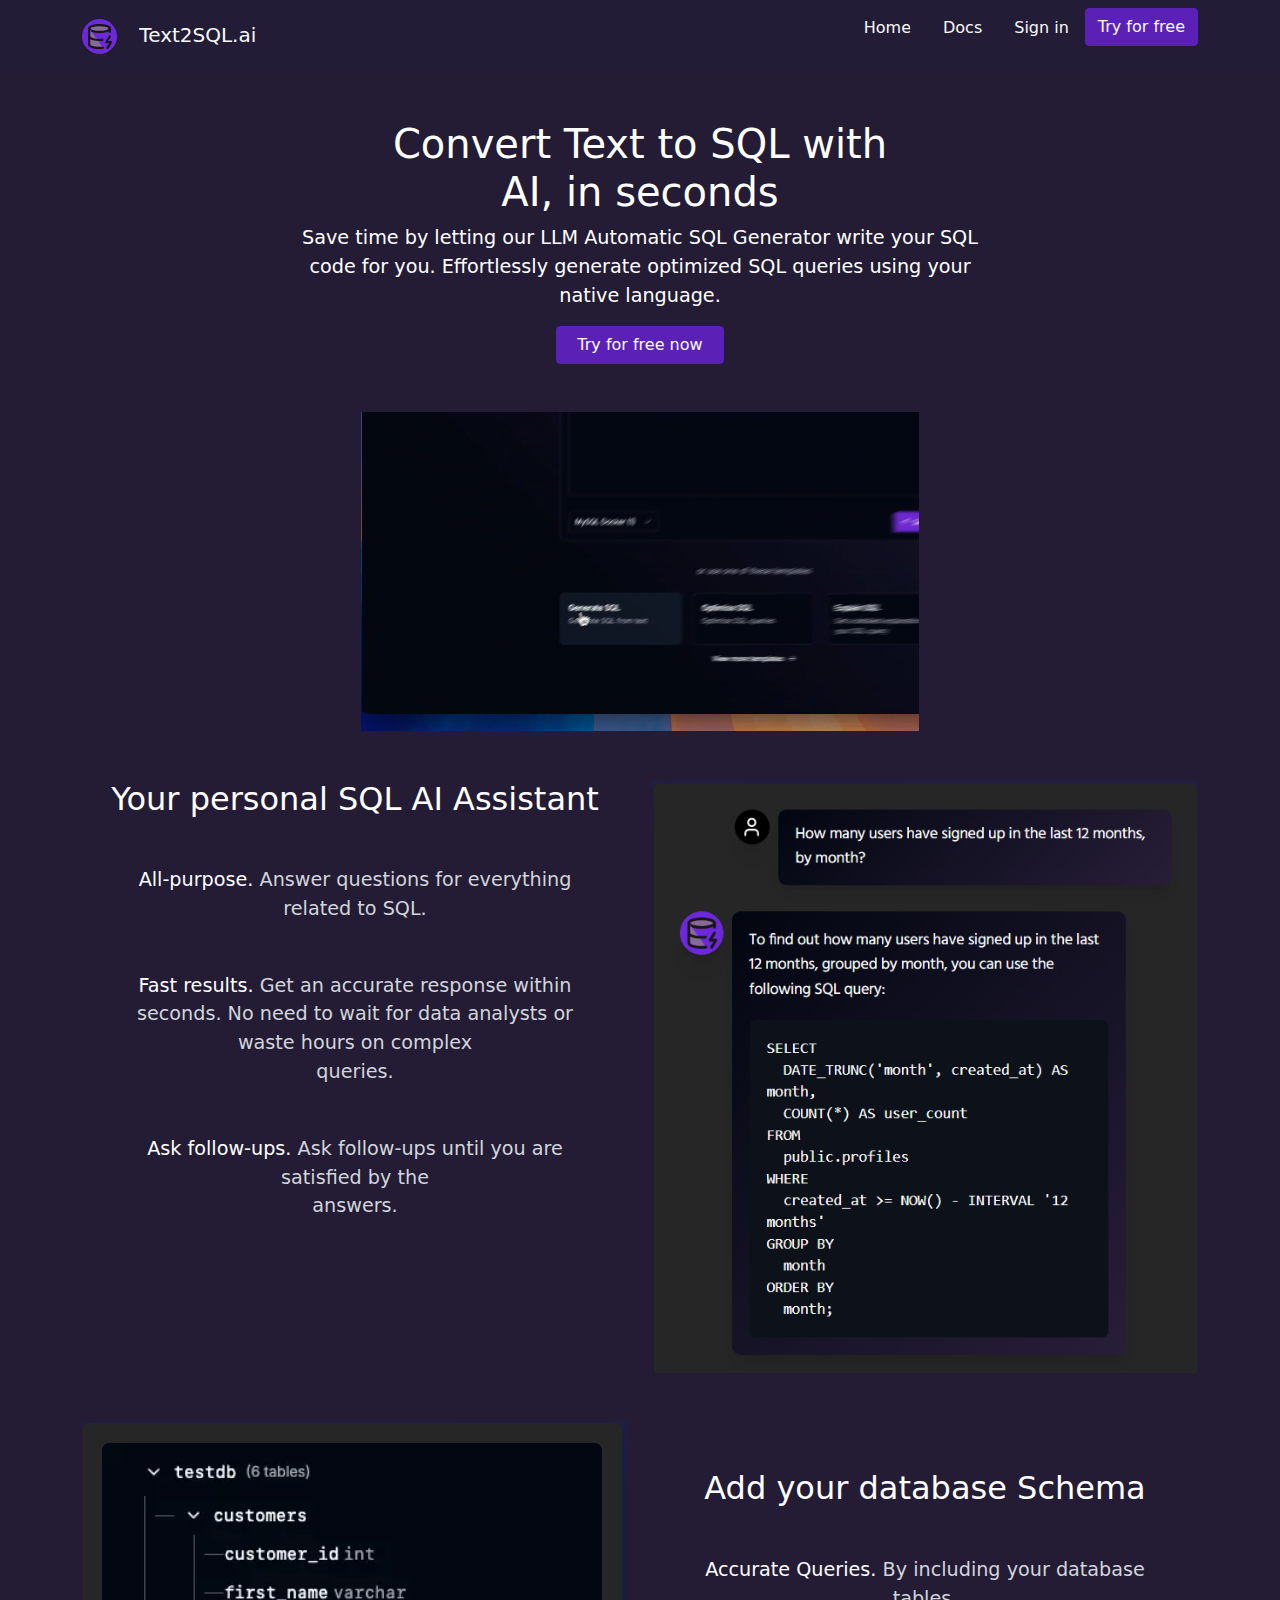
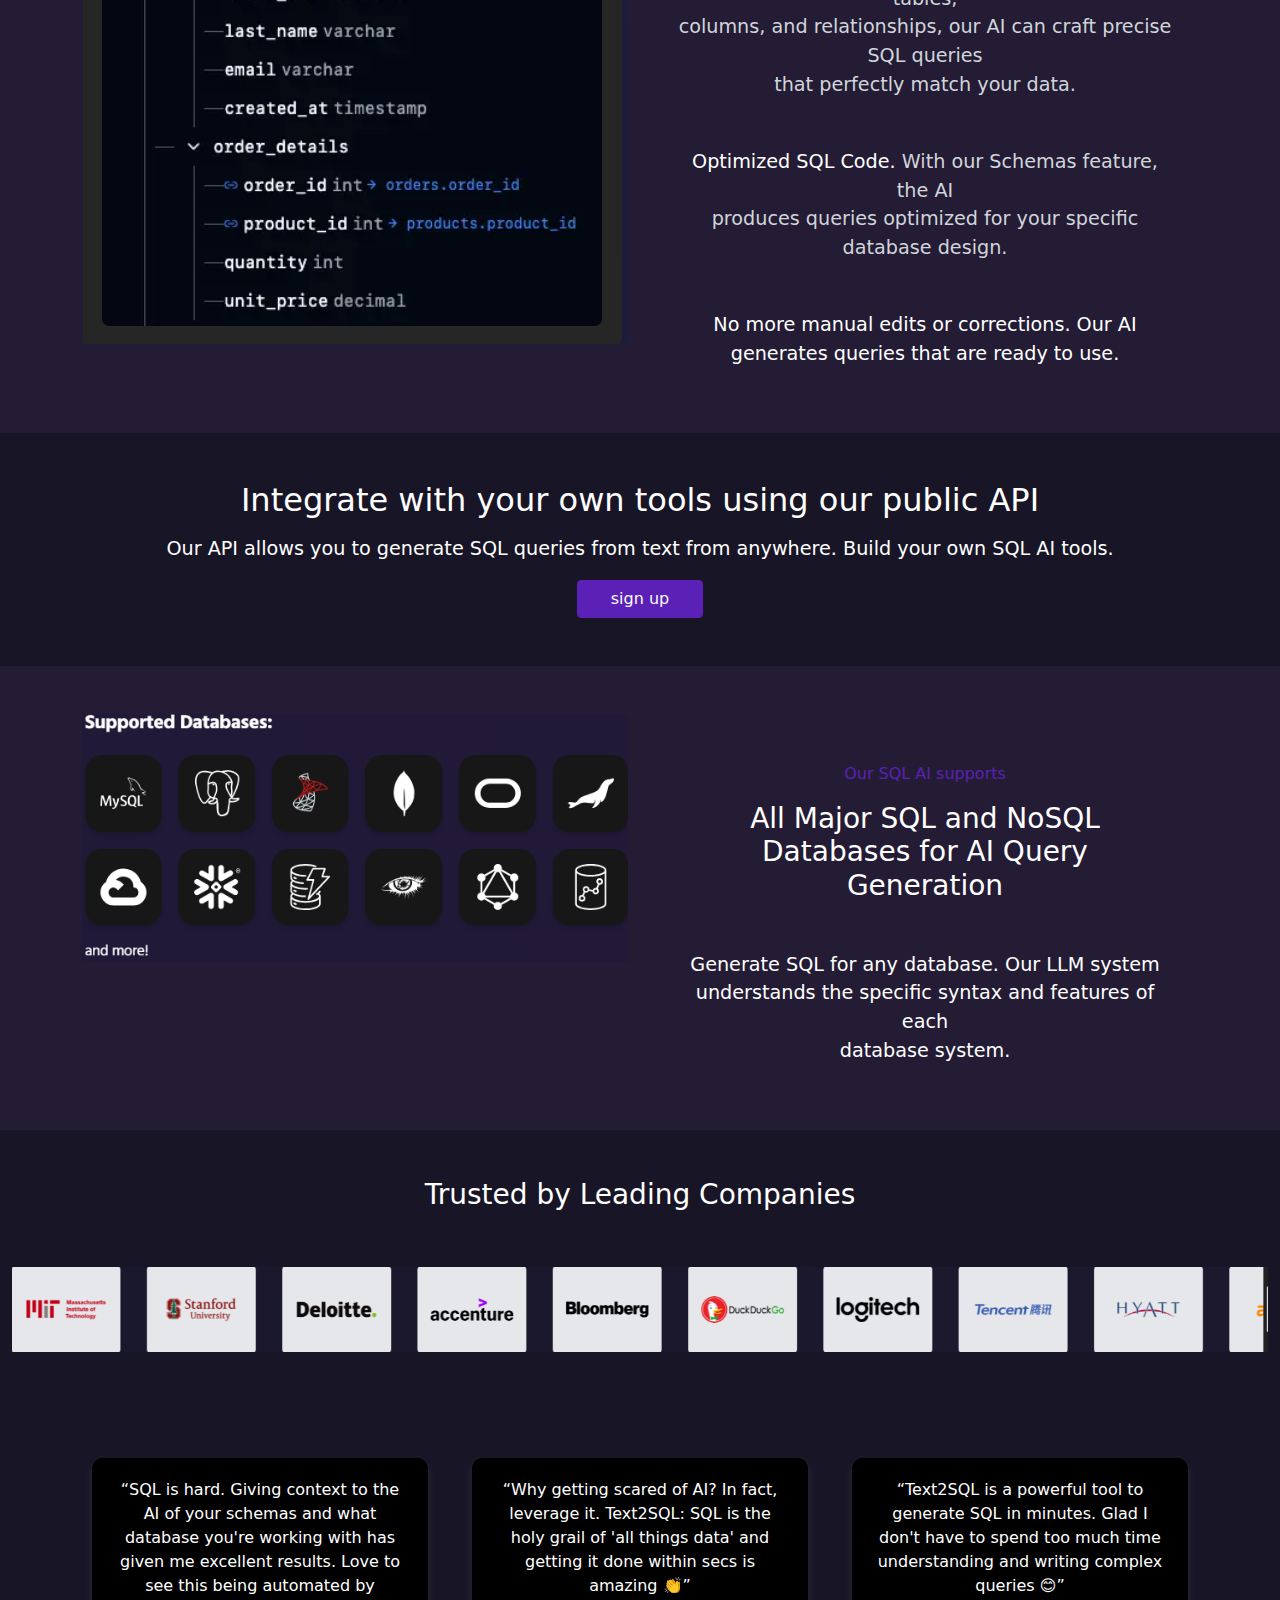
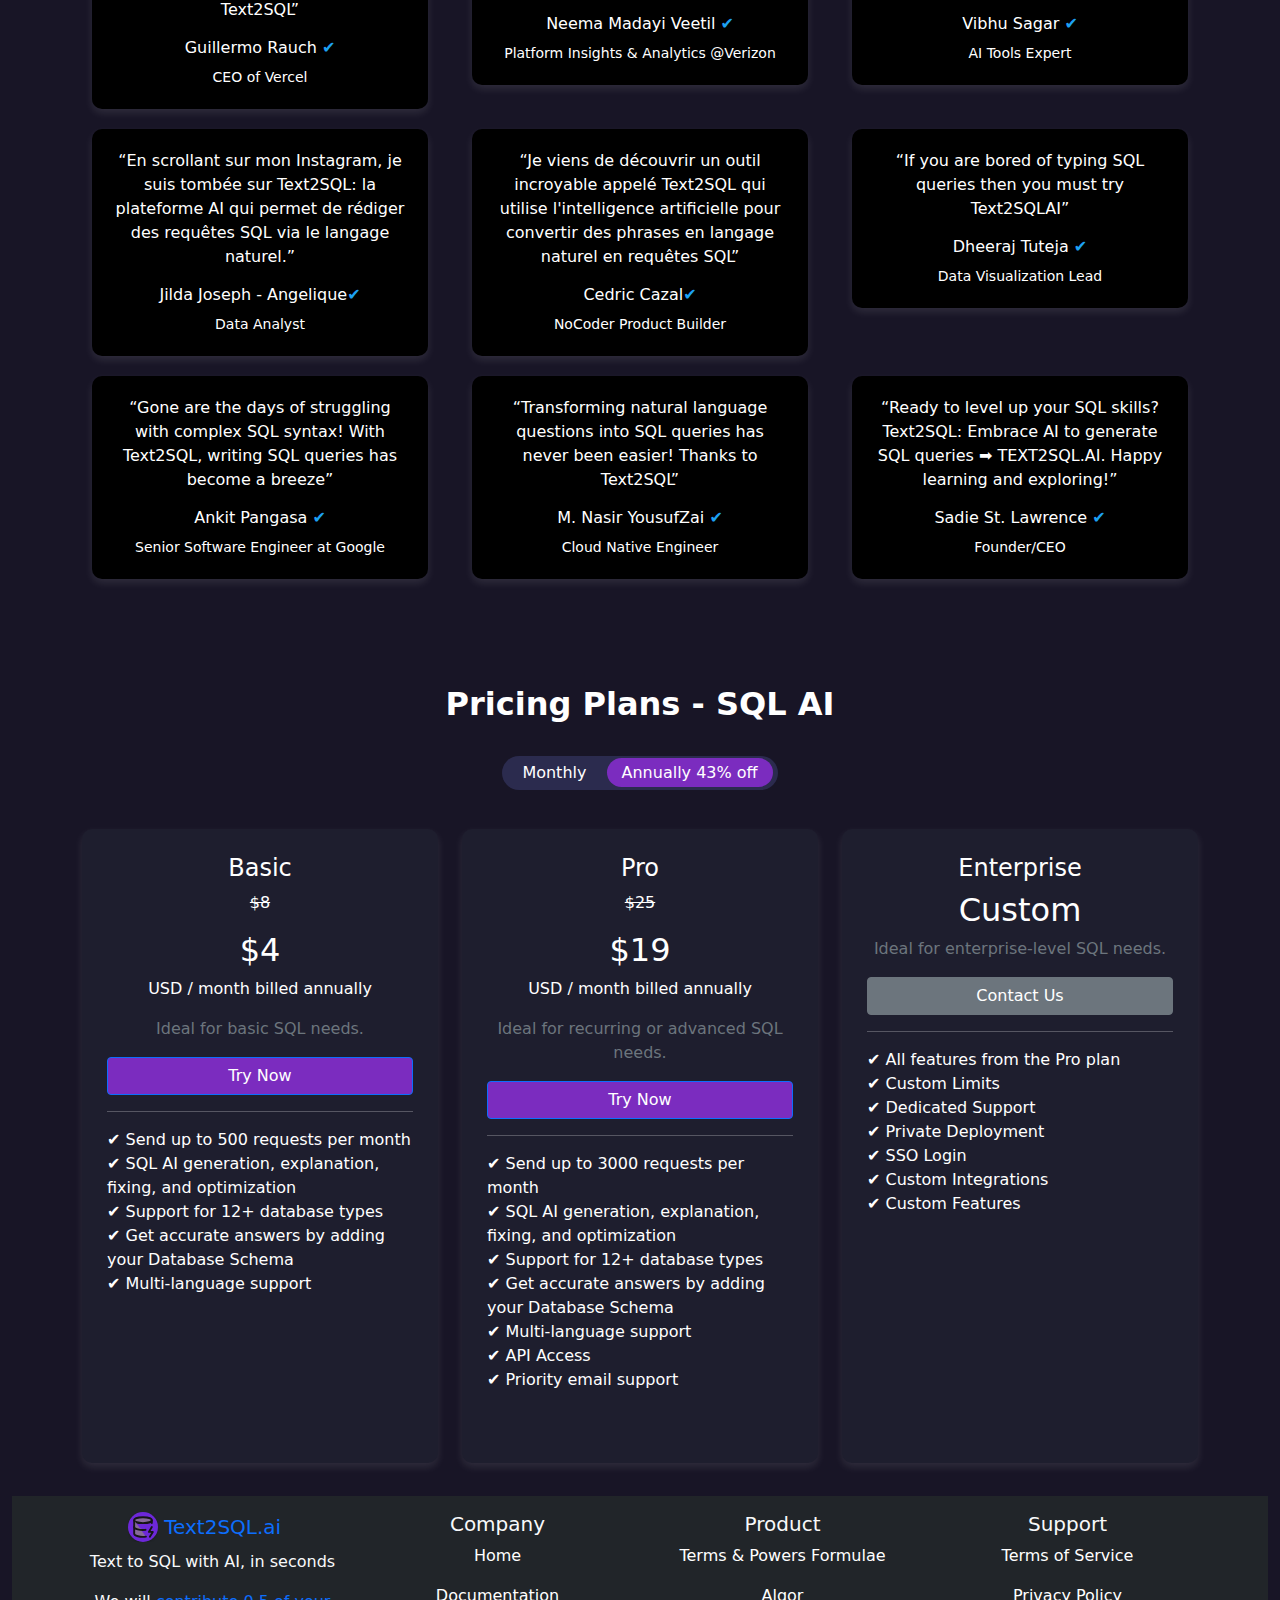
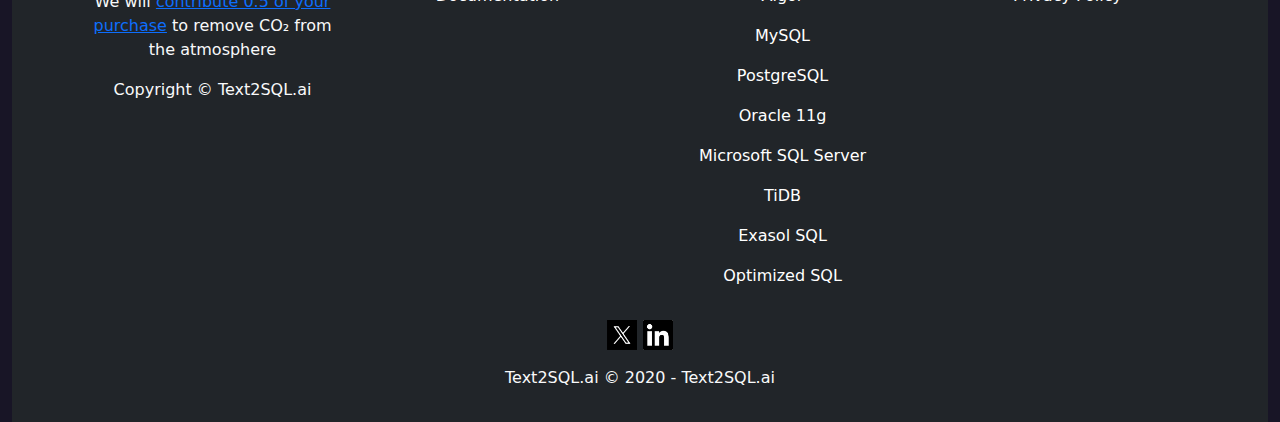
==== index.html @ 6f5ff010 "index added" ====
<!DOCTYPE html>
<html lang="en">
<head>
    <meta charset="UTF-8">
    <meta name="viewport" content="width=device-width, initial-scale=1.0">
    <title>Text to SQL</title>
    <link rel="shortcut icon" href="/asserts/logo_icon.svg" type="image/x-icon">
    <link rel="stylesheet" href="website.css">
    <link rel="stylesheet" href="/style/bootstrap-5.0.2-dist/css/bootstrap.min.css">
</head>
<body>
    <nav class="navbar navbar-light ">
        <div class="container">
          <a class="navbar-brand" href="#" > 
            <img src="/asserts/logo_icon.svg" alt="logo " width="35px" class="img-fuild navbar-brand">
            Text2SQL.ai
          </a>
          <ul class="d-flex">
            <li class="nav-item">
              <a class="nav-link" aria-current="page" href="#">Home</a>
            </li>
            <li class="nav-item">
              <a class="nav-link" href="#">Docs</a>
            </li>
            <li class="nav-item">
              <a class="nav-link" href="#">Sign in</a>
            </li>
            <a href="/text2.html"><button class="btn btn-outline-success" type="submit">Try for free</button></a>
            
          </ul>

        </div>
      </nav>

      <div class="container mt-5 text-center">
        <div class="row">
          <div class="col">
            <h1>Convert Text to SQL with <br>AI, in seconds   
            </h1>
            <p id="p1">Save time by letting our LLM Automatic SQL Generator write your SQL<br> code for you. Effortlessly generate optimized SQL queries using your <br> native language.</p>
            <a href="/text2.html"><button id="free" class="btn btn-outline-success">Try for free now</button></a>  
          </div> 
        </div>
      </div>

      <div class="container d-flex justify-content-center">
        <video  id="video" class="img-fluid mt-5 w-50  " autoplay loop muted>
          <source src="/asserts/demo.mp4"   type="video/mp4">
          Your browser does not support the video tag.
      </video>
      </div>
     

     

      <div class="container  mt-5 text-center">
        <div class="row">
          <div class="col sm-6">
            <h2 >Your personal SQL AI Assistant</h2>
            <p class="container mt-5" id="p2"> <span id="page2">All-purpose.</span> Answer questions for everything related to SQL.</p>
            <p class="container mt-5" id="p2"> <span id="page2">Fast results.</span> Get an accurate response within seconds. No need to wait for data analysts or waste hours on complex <br>queries.</p>
            <p class="container mt-5" id="p2"> <span id="page2">Ask follow-ups.</span> Ask follow-ups until you are satisfied by the <br>answers.</p>
          </div>
          <div class="col sm-6">
            <img src="/asserts/1pic.png" alt="hero" class="img-fluid">
          </div>
        </div>
      </div>

      <div class="container mt-5 text-center">
        <div class="row">
          <div class="col sm-6">
            <img src="/asserts/1-2pic.png" alt="hero" class="img-fluid">
          </div>
          <div class="col sm-6 mt-5">
            <h2 > Add your database Schema</h2>
            <p class="container mt-5" id="p2"> <span id="page2">Accurate Queries.</span> By including your database tables,<br> columns, and relationships, our AI can craft precise SQL queries<br>that perfectly match your data.</p>
            <p class="container mt-5" id="p2"> <span id="page2"> Optimized SQL Code. </span>With our Schemas feature, the AI <br> produces queries optimized for your specific database design.</p>  
            <p class="container mt-5" id="p2"> <span id="page2">  No more manual edits or corrections. Our AI <br>generates queries that are ready to use.</p> 
          </div>
        </div>
      </div>

      <div class="container-fluid mt-5 text-center" id="page3">
        <div class="row">
          <div class="col sm-6 mt-5 mb-5">
            <h2 >Integrate with your own tools using our public API</h2>
            <p class="container mt-3" id="p1">Our API allows you to generate SQL queries from text from anywhere. Build your own SQL AI tools.</p>
            <button class="btn text2btn">sign up</button>
          </div>
        </div>
      </div>

     <div class="container mt-5 text-center">
      <div class="row">
        <div class="col sm-6">
          <img src="/asserts/2pic.png" alt="hero" class="img-fluid">
        </div>
        <div class="col sm-6 mt-5">
          <p id="purple">Our SQL AI supports</p>
          <h3>All Major SQL and NoSQL <br>Databases for AI Query <br>Generation</h3>
          <p class="container mt-5" id="p2"> <span id="page2">Generate SQL for any database. Our LLM system <br> understands the specific syntax and features of each <br> database system.</p> 
        </div>
      </div>
    </div>

    <div id="page3" class="container-fluid mt-5 text-center">
      <div class="row">
        <h3 class="container mt-5">Trusted by Leading Companies</h3>
        <div class="col sm-6 mt-5 mb-5 ">
          <img src="/asserts/3pic.png" alt="hero" class="img-fluid">
      </div>
    </div>


    <div class="container py-5">
      <div class="row">
          <div class="col-md-6 col-lg-4 h-100">
              <div class="testimonial-card">
                  <p>“SQL is hard. Giving context to the AI of your schemas and what database you're working with has given me excellent results. Love to see this being automated by Text2SQL”</p>
                  <h6>Guillermo Rauch <span class="verified-badge">✔</span></h6>
                  <small>CEO of Vercel</small>
              </div>
          </div>
  
          <div class="col-md-6 col-lg-4">
              <div class="testimonial-card">
                  <p>“Why getting scared of AI? In fact, leverage it. Text2SQL: SQL is the holy grail of 'all things data' and getting it done within secs is amazing 👏”</p>
                  <h6>Neema Madayi Veetil <span class="verified-badge">✔</span></h6>
                  <small>Platform Insights & Analytics @Verizon</small>
              </div>
          </div>

          <div class="col-md-6 col-lg-4">
            <div class="testimonial-card">
                <p>“Text2SQL is a powerful tool to generate SQL in minutes. Glad I don't have to spend too much time understanding and writing complex queries 😊”</p>
                <h6>Vibhu Sagar <span class="verified-badge">✔</span></h6>
                <small>AI Tools Expert</small>
            </div>
        </div>

        <div class="col-md-6 col-lg-4">
          <div class="testimonial-card">
            <p>“En scrollant sur mon Instagram, je suis tombée sur Text2SQL: la plateforme AI qui permet de rédiger des requêtes SQL via le langage naturel.”</p>
              <h6>Jilda Joseph - Angelique<span class="verified-badge">✔</span></h6>
              <small>Data Analyst</small>
          </div>
      </div>

      <div class="col-md-6 col-lg-4">
        <div class="testimonial-card">
          <p>“Je viens de découvrir un outil incroyable appelé Text2SQL qui utilise l'intelligence artificielle pour convertir des phrases en langage naturel en requêtes SQL”</p>
            <h6>Cedric Cazal<span class="verified-badge">✔</span></h6>
            <small>NoCoder Product Builder</small>
        </div>
    </div>
  
          <div class="col-md-6 col-lg-4">
              <div class="testimonial-card">
                  <p>“If you are bored of typing SQL queries then you must try Text2SQLAI”</p>
                  <h6>Dheeraj Tuteja <span class="verified-badge">✔</span></h6>
                  <small>Data Visualization Lead</small>
              </div>
          </div>
  
          <div class="col-md-6 col-lg-4">
              <div class="testimonial-card">
                  <p>“Gone are the days of struggling with complex SQL syntax! With Text2SQL, writing SQL queries has become a breeze”</p>
                  <h6>Ankit Pangasa <span class="verified-badge">✔</span></h6>
                  <small>Senior Software Engineer at Google</small>
              </div>
          </div>
  
          <div class="col-md-6 col-lg-4">
              <div class="testimonial-card">
                  <p>“Transforming natural language questions into SQL queries has never been easier! Thanks to Text2SQL”</p>
                  <h6>M. Nasir YousufZai <span class="verified-badge">✔</span></h6>
                  <small>Cloud Native Engineer</small>
              </div>
          </div>
  
          <div class="col-md-6 col-lg-4">
              <div class="testimonial-card">
                  <p>“Ready to level up your SQL skills? Text2SQL: Embrace AI to generate SQL queries ➡ TEXT2SQL.AI. Happy learning and exploring!”</p>
                  <h6>Sadie St. Lawrence <span class="verified-badge">✔</span></h6>
                  <small>Founder/CEO</small>
              </div>
          </div>
      </div>
  </div>


  <div class="container text-center py-5">
    <h2 class="fw-bold">Pricing Plans - SQL AI</h2>
    
    <div class="toggle-btn my-4">
        <span class="text-white">Monthly</span>
        <span class="active">Annually 43% off</span>   
    </div>

    <div class="row">
       
        <div class="col-md-4">
            <div class="pricing-card h-100">
                <h4>Basic</h4>
                <p class="text-decoration-line-through">$8</p>
                <h2>$4</h2>
                <p>USD / month billed annually</p>
                <p class="text-muted">Ideal for basic SQL needs.</p>
                <button class="btn btn-primary">Try Now</button>
                <hr>
                <ul class="list-unstyled text-start">
                    <li>✔ Send up to 500 requests per month</li>
                    <li>✔ SQL AI generation, explanation, fixing, and optimization</li>
                    <li>✔ Support for 12+ database types</li>
                    <li>✔ Get accurate answers by adding your Database Schema</li>
                    <li>✔ Multi-language support</li>
                </ul>
            </div>
        </div>

        <div class="col-md-4">
            <div class="pricing-card h-100"> 
                <h4>Pro</h4>
                <p class="text-decoration-line-through">$25</p>
                <h2>$19</h2>
                <p>USD / month billed annually</p>
                <p class="text-muted">Ideal for recurring or advanced SQL needs.</p>
                <button class="btn btn-primary">Try Now</button>
                <hr>
                <ul class="list-unstyled text-start">
                    <li>✔ Send up to 3000 requests per month</li>
                    <li>✔ SQL AI generation, explanation, fixing, and optimization</li>
                    <li>✔ Support for 12+ database types</li>
                    <li>✔ Get accurate answers by adding your Database Schema</li>
                    <li>✔ Multi-language support</li>
                    <li>✔ API Access</li>
                    <li>✔ Priority email support</li>
                </ul>
            </div>
        </div>

        
        <div class="col-md-4">
            <div class="pricing-card h-100">
                <h4>Enterprise</h4>
                <h2>Custom</h2>
                <p class="text-muted">Ideal for enterprise-level SQL needs.</p>
                <button class="btn btn-secondary">Contact Us</button>
                <hr>
                <ul class="list-unstyled text-start">
                    <li>✔ All features from the Pro plan</li>
                    <li>✔ Custom Limits</li>
                    <li>✔ Dedicated Support</li>
                    <li>✔ Private Deployment</li>
                    <li>✔ SSO Login</li>
                    <li>✔ Custom Integrations</li>
                    <li>✔ Custom Features</li>
                </ul>
            </div>
        </div>
    </div>
</div>

<footer class="bg-dark text-light py-3">
  <div class="container ">
    <div class="row">
      <div class="col-md-3">
        <a class="navbar-brand" href="#">
          <img src="/asserts/logo_icon.svg" alt="Text2SQL.ai Logo" height="30" class="d-inline-block align-top">
          Text2SQL.ai
        </a>
        <p class="mt-2">Text to SQL with AI, in seconds</p>
        <p>We will <a href="https://climate.stripe.com/4rjpS6">contribute 0.5 of your purchase</a> to remove CO₂ from the atmosphere</p>
        <p class="mt-3">Copyright © Text2SQL.ai</p>
      </div>
      <div class="col-md-3">
        <h5>Company</h5>
        <ul class="list-unstyled">
          <li><p href="#">Home</p></li>
          <li><p href="#">Documentation</p></li>
        </ul>
      </div>
      <div class="col-md-3">
        <h5>Product</h5>
        <ul class="list-unstyled">
          <li><p href="#">Terms & Powers Formulae</p></li>
          <li><p href="#">Algor</p></li>
          <li><p href="#">MySQL</p></li>
          <li><p href="#">PostgreSQL</p></li>
          <li><p href="#">Oracle 11g</p></li>
          <li><p href="#">Microsoft SQL Server</p></li>
          <li><p href="#">TiDB</p></li>
          <li><p href="#">Exasol SQL</p></li>
          <li><p href="#">Optimized SQL</p></li>
        </ul>
      </div>
      <div class="col-md-3">
        <h5>Support</h5>
        <ul class="list-unstyled">
          <li><p href="#">Terms of Service</p></li>
          <li><p href="#">Privacy Policy</p></li>
        </ul>
      </div>
    </div>
    <div class="row mt-3">
      <div class="col-12 text-center">
        <img src="/asserts/x.png" alt="twitter" class="img-fluid" width="30px">
        <img src="/asserts/in.png" alt="linkdin" class="img-fluid" width="30px">
      
      </div>
    </div>
    <div class="row mt-3">
      <div class="col-12 text-center">
        <p>Text2SQL.ai © 2020 - Text2SQL.ai</p>
      </div>
    </div>
  </div>
</footer>
    
</body>
</html>
---- website.css ----
body{
    background-color: #231c34 !important;
    color: white !important;
}

.navbar-light{
    background-color: rgb(35, 28, 54) !important;
    color: rgb(35, 28, 54)  !important;
}

.navbar-light .navbar-brand {
    color: #f8f9fa !important;
}

.nav-link {
    color: #f9fafb !important;
}

.btn-outline-success {
    color: #f9fafb !important;
    background-color: #5b21b6 !important;
    border-color: #5b21b6 !important;
}

.text2btn{
    color: #f9fafb !important;
    background-color: #5b21b6 !important;
    border-color: #5b21b6 !important;
    width: 10%;
    
}



#free{
    width: 15%;
}

#p1{
       
        font-size: 120%;   
}

#p2{
    color: rgb(209 213 219) !important;
    font-size: 120%;   
}

#page2{
    color: white !important;
}

#page3{
    background-color: rgb(24 21 38) !important;
}

#purple{
    color: #5b21b6 !important;
}

.testimonial-card {
    background: black;
    border-radius: 10px;
    padding: 20px;
    margin: 10px;
    color: white;
    box-shadow: 0px 4px 8px rgba(255, 255, 255, 0.1);
}
.verified-badge {
    color: #1da1f2;
}


.pricing-card {
    background: #1E1E2E;
    border-radius: 10px;
    padding: 25px;
    margin: 15px 0;
    color: white;
    box-shadow: 0px 4px 8px rgba(255, 255, 255, 0.1);
}
.btn-primary {
    background-color: #7B2CBF !important;
    border: none;
    width: 100%;
    padding: 10px;
}
.btn-primary:hover {
    background-color: #5A189A;
}
.btn-secondary {
    background-color: #5A5A5A;
    border: none;
    width: 100%;
    padding: 10px;
}
.toggle-btn {
    background: #2B2B4E;
    border-radius: 50px;
    padding: 5px;
    display: inline-block;
}
.toggle-btn .active {
    background: #7B2CBF;
    color: white;
    padding: 5px 15px;
    border-radius: 20px;
}
.toggle-btn span {
    padding: 5px 15px;
    
}

.list-unstyled{
    color: white !important;
}
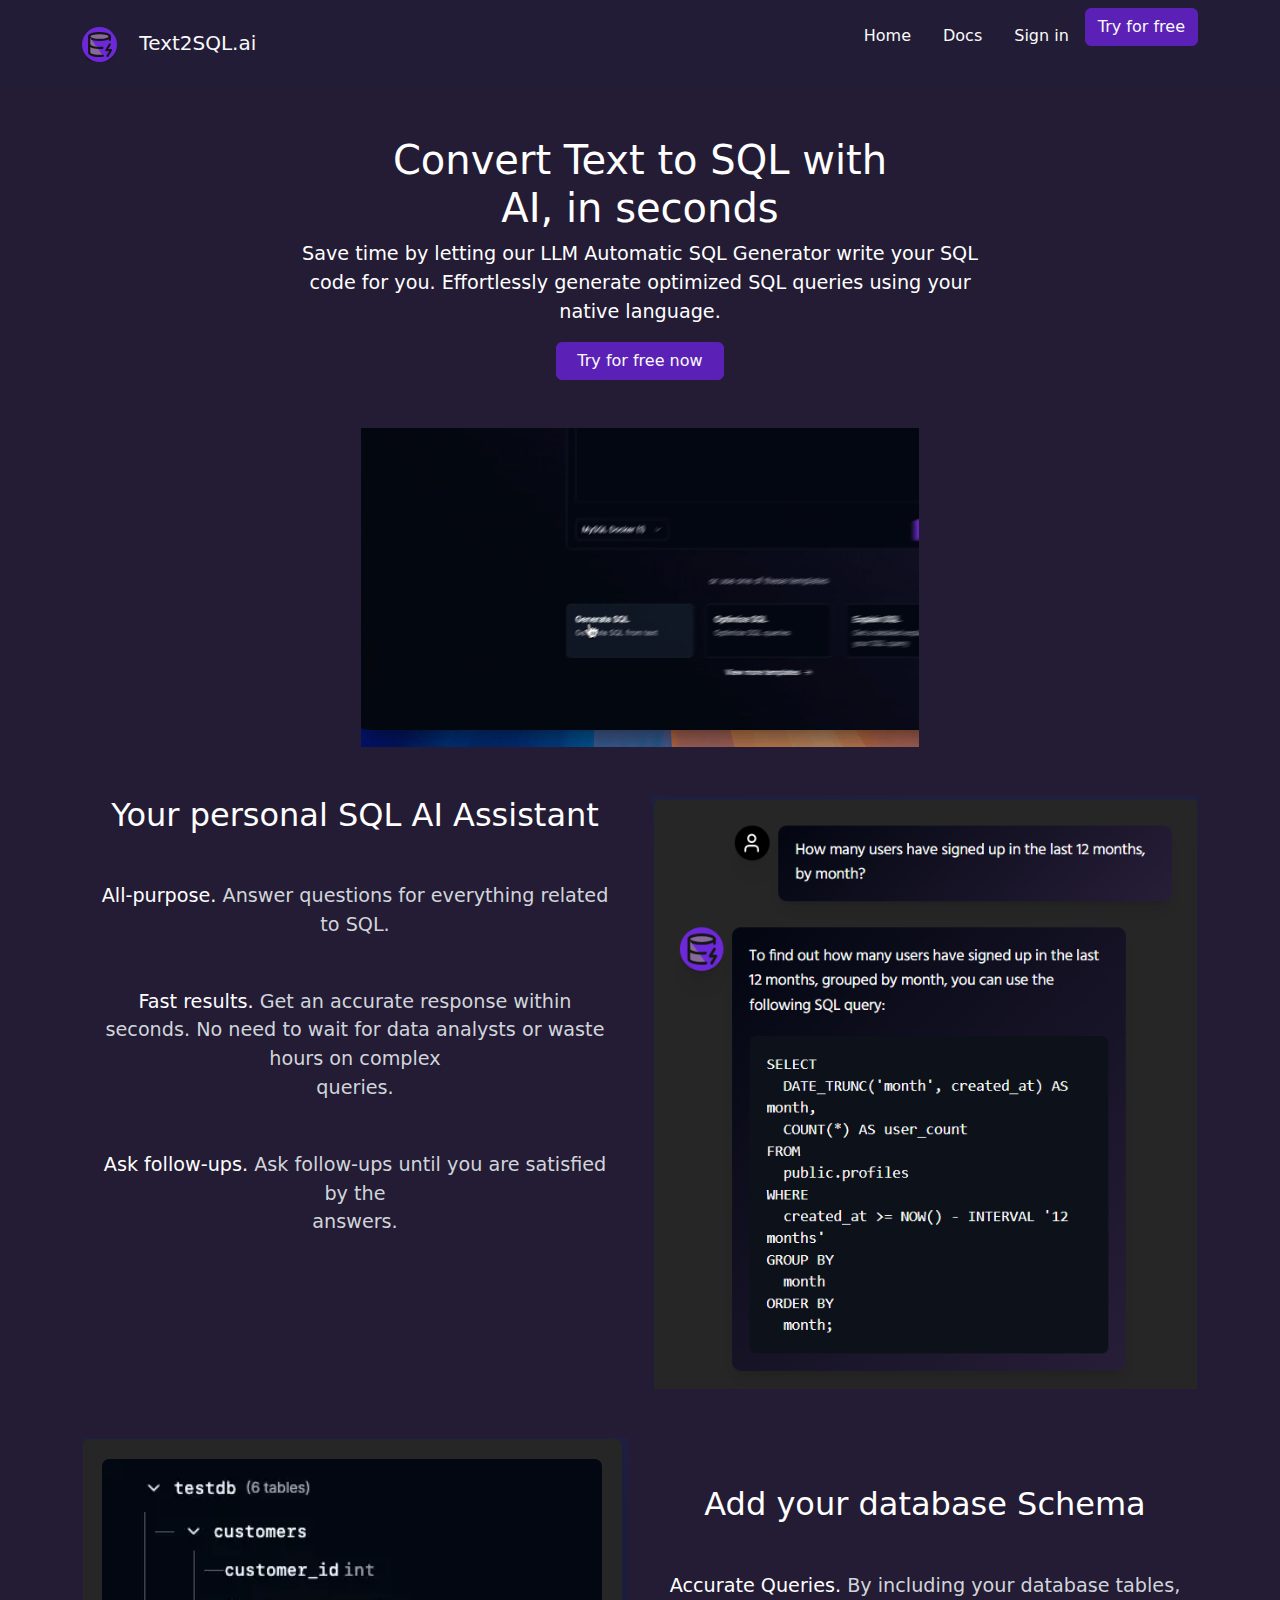
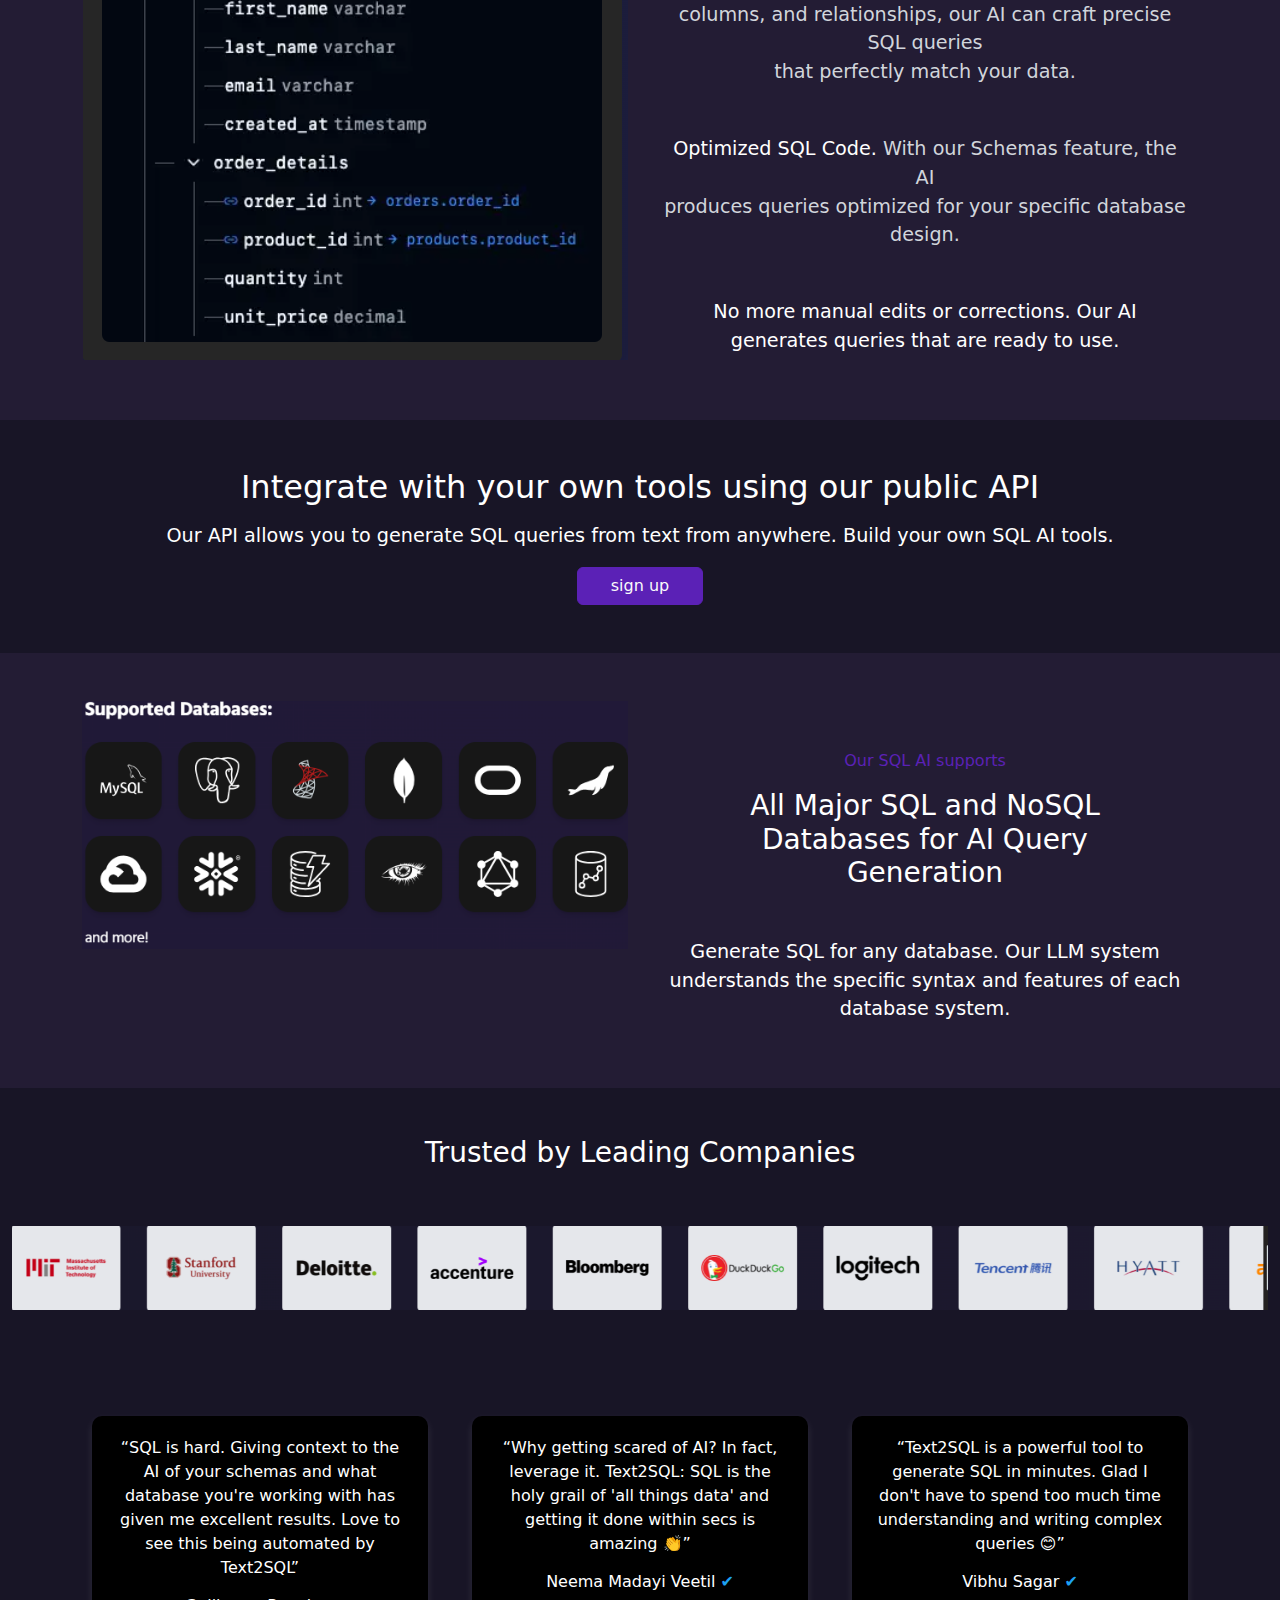
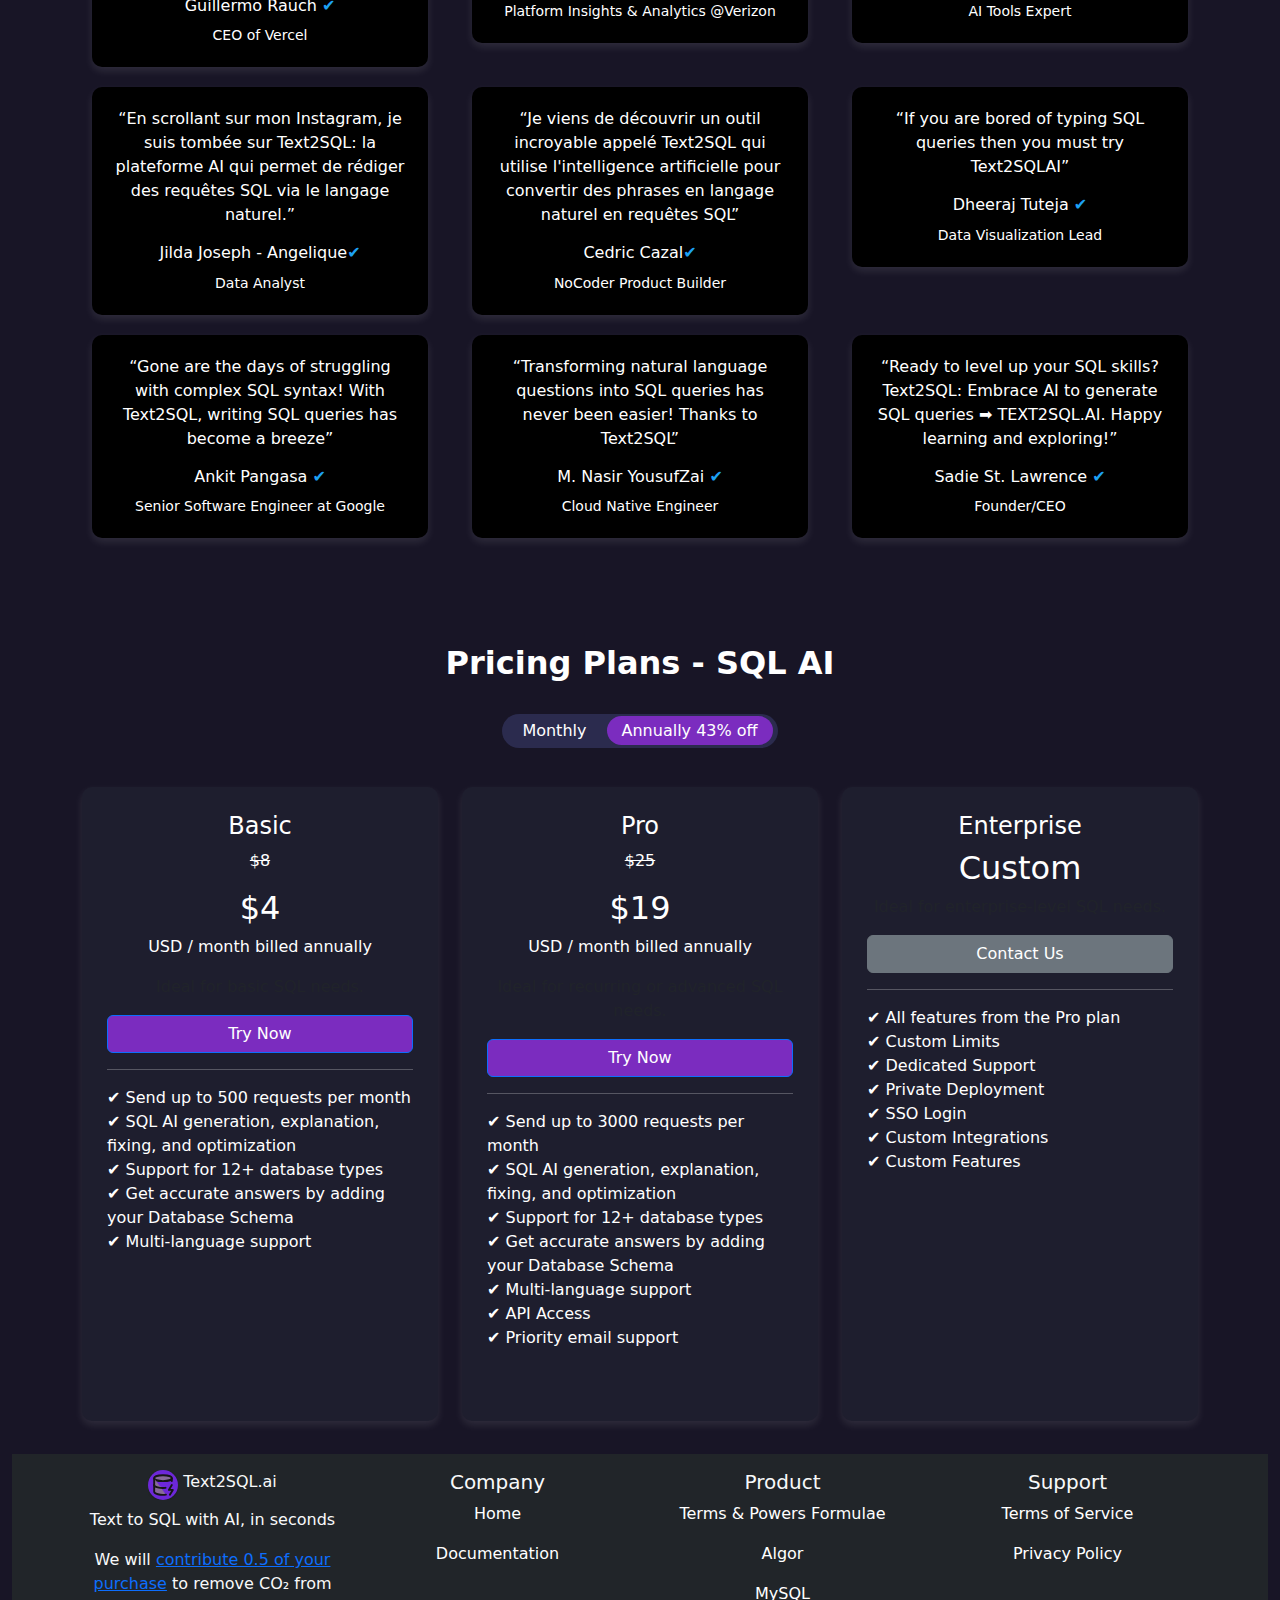
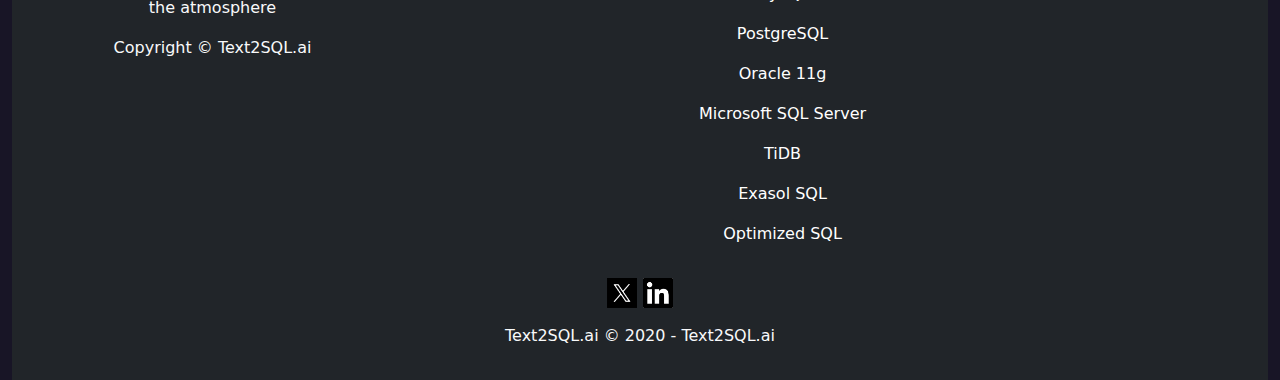
==== commit 705eac91: "newchanged" ====
--- a/index.html
+++ b/index.html
@@ -6,7 +6,8 @@
     <title>Text to SQL</title>
     <link rel="shortcut icon" href="/asserts/logo_icon.svg" type="image/x-icon">
     <link rel="stylesheet" href="website.css">
-    <link rel="stylesheet" href="/style/bootstrap-5.0.2-dist/css/bootstrap.min.css">
+    <!-- <link rel="stylesheet" href="/style/bootstrap-5.0.2-dist/css/bootstrap.min.css"> -->
+    <link href="https://cdn.jsdelivr.net/npm/bootstrap@5.3.3/dist/css/bootstrap.min.css" rel="stylesheet" integrity="sha384-QWTKZyjpPEjISv5WaRU9OFeRpok6YctnYmDr5pNlyT2bRjXh0JMhjY6hW+ALEwIH" crossorigin="anonymous">
 </head>
 <body>
     <nav class="navbar navbar-light ">
@@ -15,17 +16,17 @@
             <img src="/asserts/logo_icon.svg" alt="logo " width="35px" class="img-fuild navbar-brand">
             Text2SQL.ai
           </a>
-          <ul class="d-flex">
+          <ul class="d-flex list-unstyled">
             <li class="nav-item">
-              <a class="nav-link" aria-current="page" href="#">Home</a>
+              <a class="nav-link p-3" aria-current="page" href="#">Home</a>
             </li>
             <li class="nav-item">
-              <a class="nav-link" href="#">Docs</a>
+              <a class="nav-link p-3" href="#">Docs</a>
             </li>
-            <li class="nav-item">
+            <li class="nav-item p-3">
               <a class="nav-link" href="#">Sign in</a>
             </li>
-            <a href="/text2.html"><button class="btn btn-outline-success" type="submit">Try for free</button></a>
+            <a href="/indexA.html"><button class="btn btn-outline-success" type="submit">Try for free</button></a>
             
           </ul>
 
@@ -38,7 +39,7 @@
             <h1>Convert Text to SQL with <br>AI, in seconds   
             </h1>
             <p id="p1">Save time by letting our LLM Automatic SQL Generator write your SQL<br> code for you. Effortlessly generate optimized SQL queries using your <br> native language.</p>
-            <a href="/text2.html"><button id="free" class="btn btn-outline-success">Try for free now</button></a>  
+            <a href="indexA.html"><button id="free" class="btn btn-outline-success">Try for free now</button></a>  
           </div> 
         </div>
       </div>
@@ -317,6 +318,6 @@
     </div>
   </div>
 </footer>
-    
+<script src="https://cdn.jsdelivr.net/npm/bootstrap@5.3.3/dist/js/bootstrap.bundle.min.js" integrity="sha384-YvpcrYf0tY3lHB60NNkmXc5s9fDVZLESaAA55NDzOxhy9GkcIdslK1eN7N6jIeHz" crossorigin="anonymous"></script>
 </body>
 </html>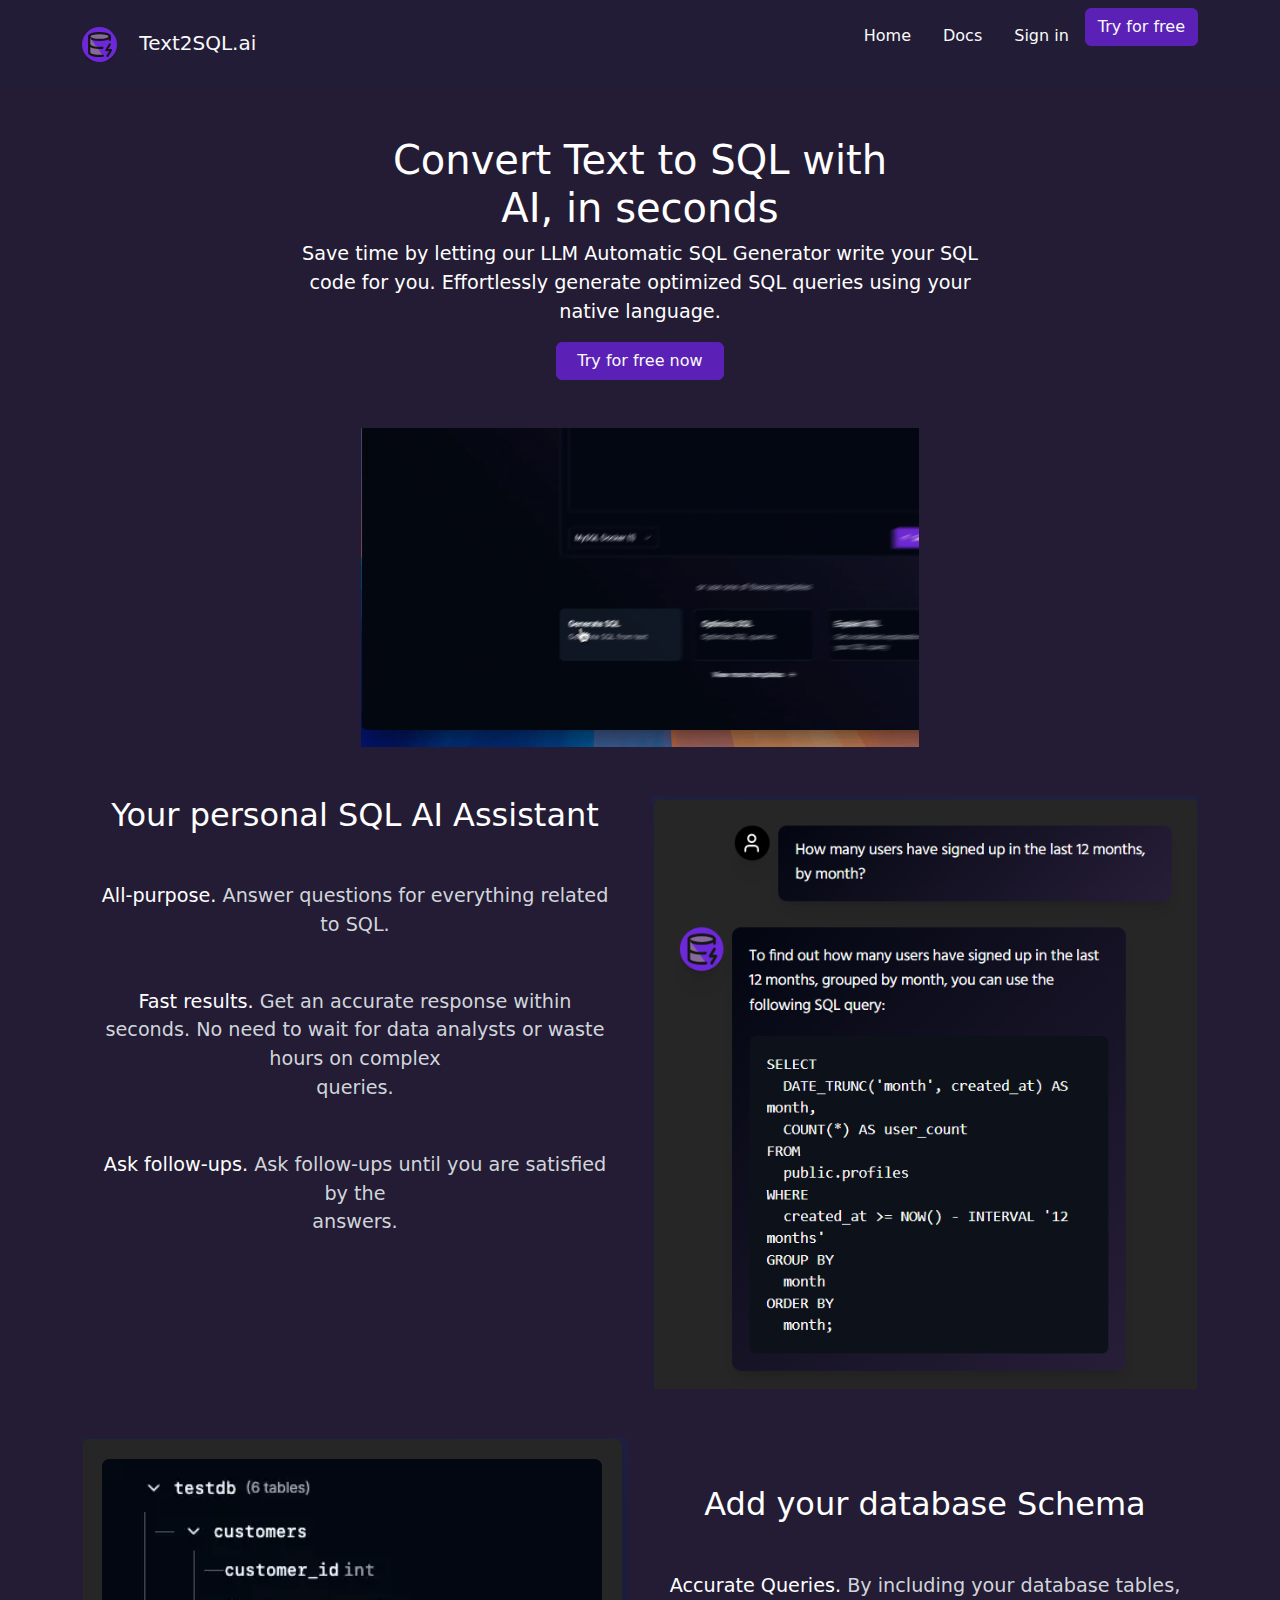
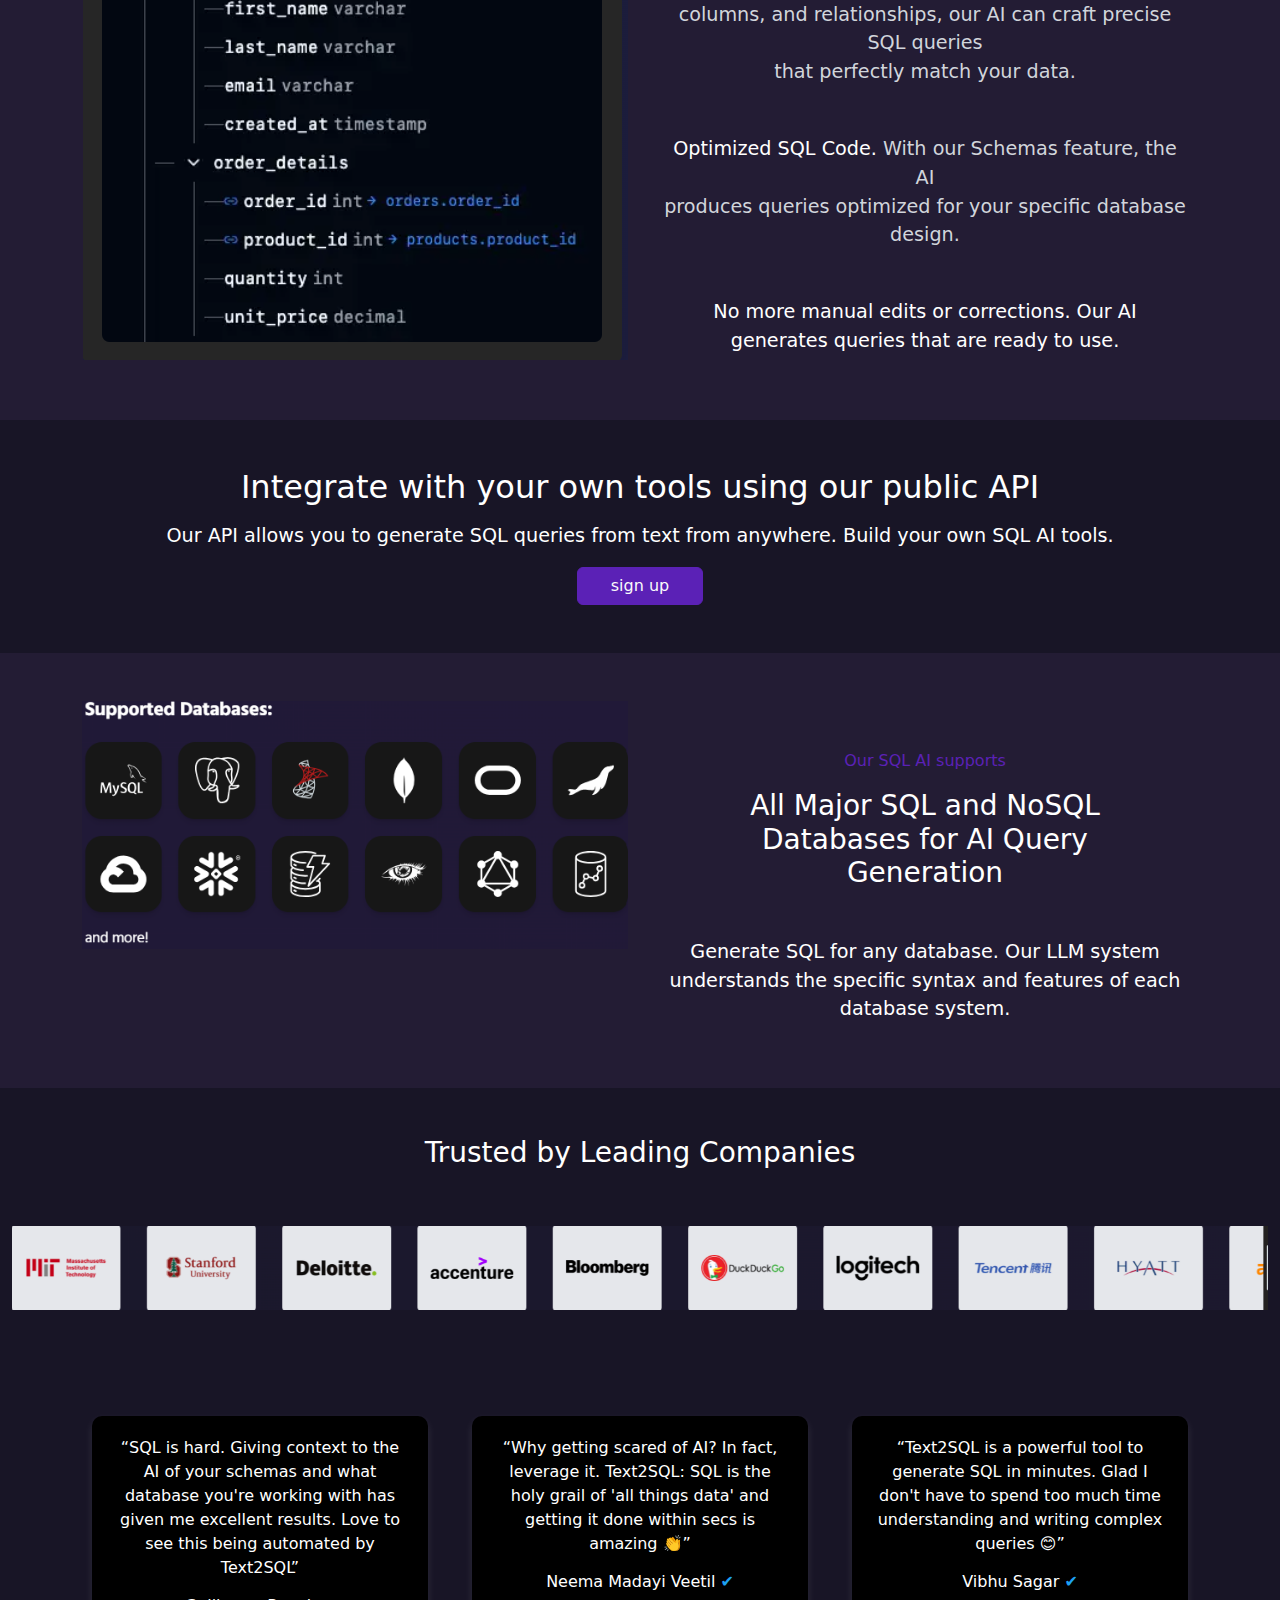
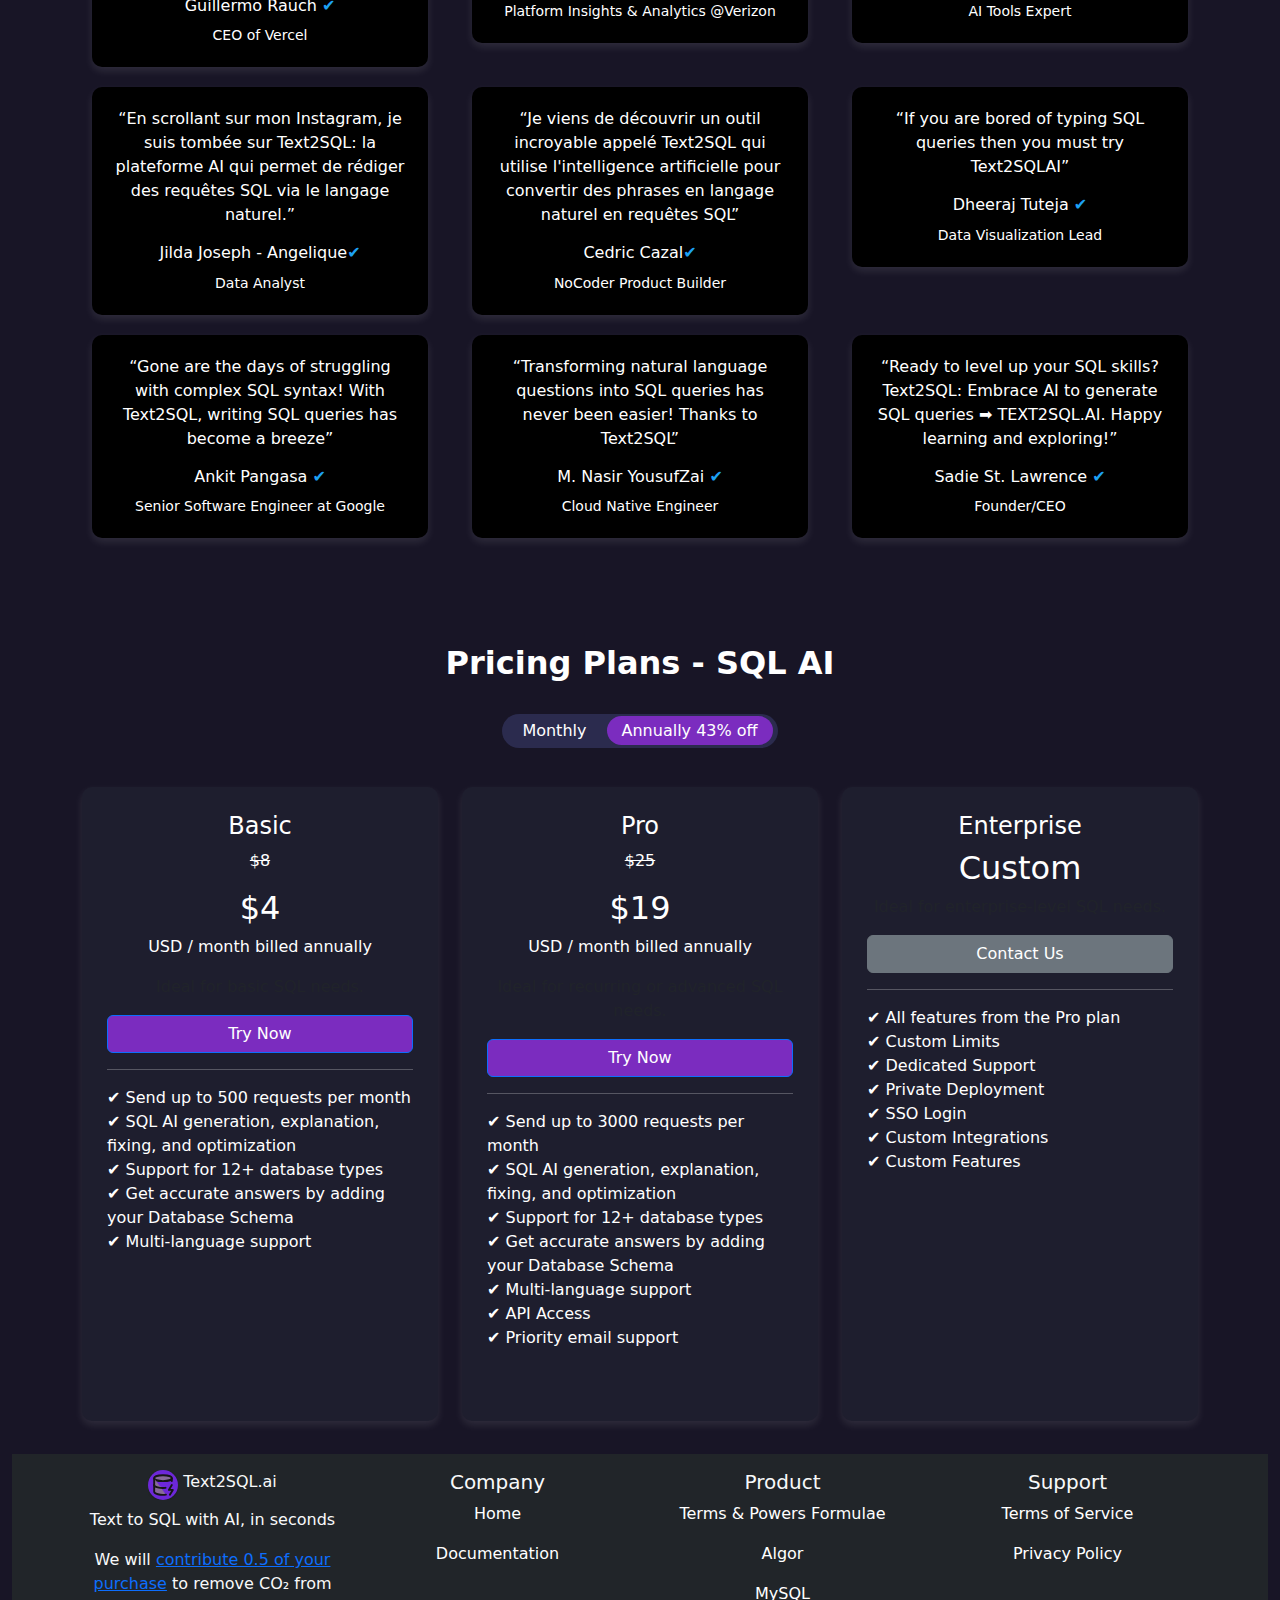
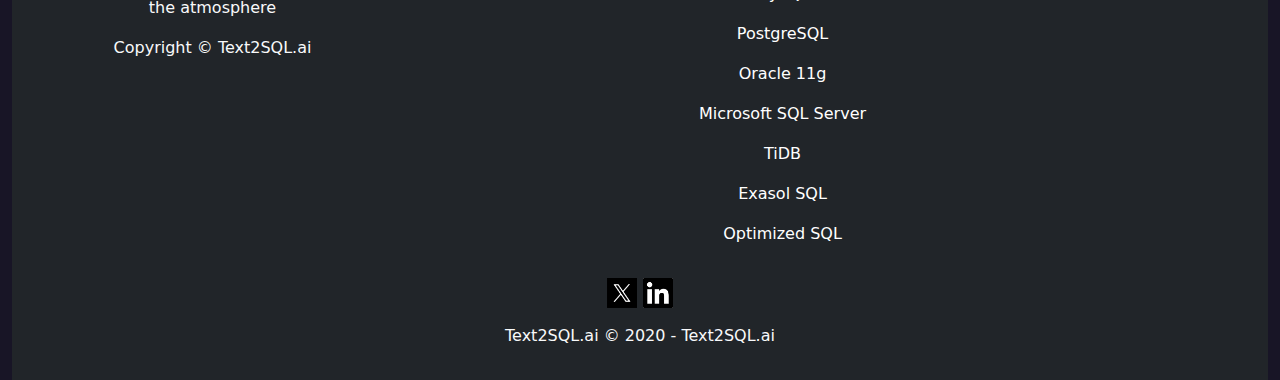
==== commit 3e65a668: "websitepage" ====
--- a/index.html
+++ b/index.html
@@ -13,7 +13,7 @@
     <nav class="navbar navbar-light ">
         <div class="container">
           <a class="navbar-brand" href="#" > 
-            <img src="/asserts/logo_icon.svg" alt="logo " width="35px" class="img-fuild navbar-brand">
+            <img src="/assets/logo_icon.svg" alt="logo " width="35px" class="img-fuild navbar-brand">
             Text2SQL.ai
           </a>
           <ul class="d-flex list-unstyled">
@@ -46,7 +46,7 @@
 
       <div class="container d-flex justify-content-center">
         <video  id="video" class="img-fluid mt-5 w-50  " autoplay loop muted>
-          <source src="/asserts/demo.mp4"   type="video/mp4">
+          <source src="/assets/demo.mp4"   type="video/mp4">
           Your browser does not support the video tag.
       </video>
       </div>
@@ -63,7 +63,7 @@
             <p class="container mt-5" id="p2"> <span id="page2">Ask follow-ups.</span> Ask follow-ups until you are satisfied by the <br>answers.</p>
           </div>
           <div class="col sm-6">
-            <img src="/asserts/1pic.png" alt="hero" class="img-fluid">
+            <img src="/assets/1pic.png" alt="hero" class="img-fluid">
           </div>
         </div>
       </div>
@@ -71,7 +71,7 @@
       <div class="container mt-5 text-center">
         <div class="row">
           <div class="col sm-6">
-            <img src="/asserts/1-2pic.png" alt="hero" class="img-fluid">
+            <img src="/assets/1-2pic.png" alt="hero" class="img-fluid">
           </div>
           <div class="col sm-6 mt-5">
             <h2 > Add your database Schema</h2>
@@ -95,7 +95,7 @@
      <div class="container mt-5 text-center">
       <div class="row">
         <div class="col sm-6">
-          <img src="/asserts/2pic.png" alt="hero" class="img-fluid">
+          <img src="/assets/2pic.png" alt="hero" class="img-fluid">
         </div>
         <div class="col sm-6 mt-5">
           <p id="purple">Our SQL AI supports</p>
@@ -109,7 +109,7 @@
       <div class="row">
         <h3 class="container mt-5">Trusted by Leading Companies</h3>
         <div class="col sm-6 mt-5 mb-5 ">
-          <img src="/asserts/3pic.png" alt="hero" class="img-fluid">
+          <img src="/assets/3pic.png" alt="hero" class="img-fluid">
       </div>
     </div>
 
@@ -268,7 +268,7 @@
     <div class="row">
       <div class="col-md-3">
         <a class="navbar-brand" href="#">
-          <img src="/asserts/logo_icon.svg" alt="Text2SQL.ai Logo" height="30" class="d-inline-block align-top">
+          <img src="/assets/logo_icon.svg" alt="Text2SQL.ai Logo" height="30" class="d-inline-block align-top">
           Text2SQL.ai
         </a>
         <p class="mt-2">Text to SQL with AI, in seconds</p>
@@ -306,8 +306,8 @@
     </div>
     <div class="row mt-3">
       <div class="col-12 text-center">
-        <img src="/asserts/x.png" alt="twitter" class="img-fluid" width="30px">
-        <img src="/asserts/in.png" alt="linkdin" class="img-fluid" width="30px">
+        <img src="/assets/x.png" alt="twitter" class="img-fluid" width="30px">
+        <img src="/assets/in.png" alt="linkdin" class="img-fluid" width="30px">
       
       </div>
     </div>
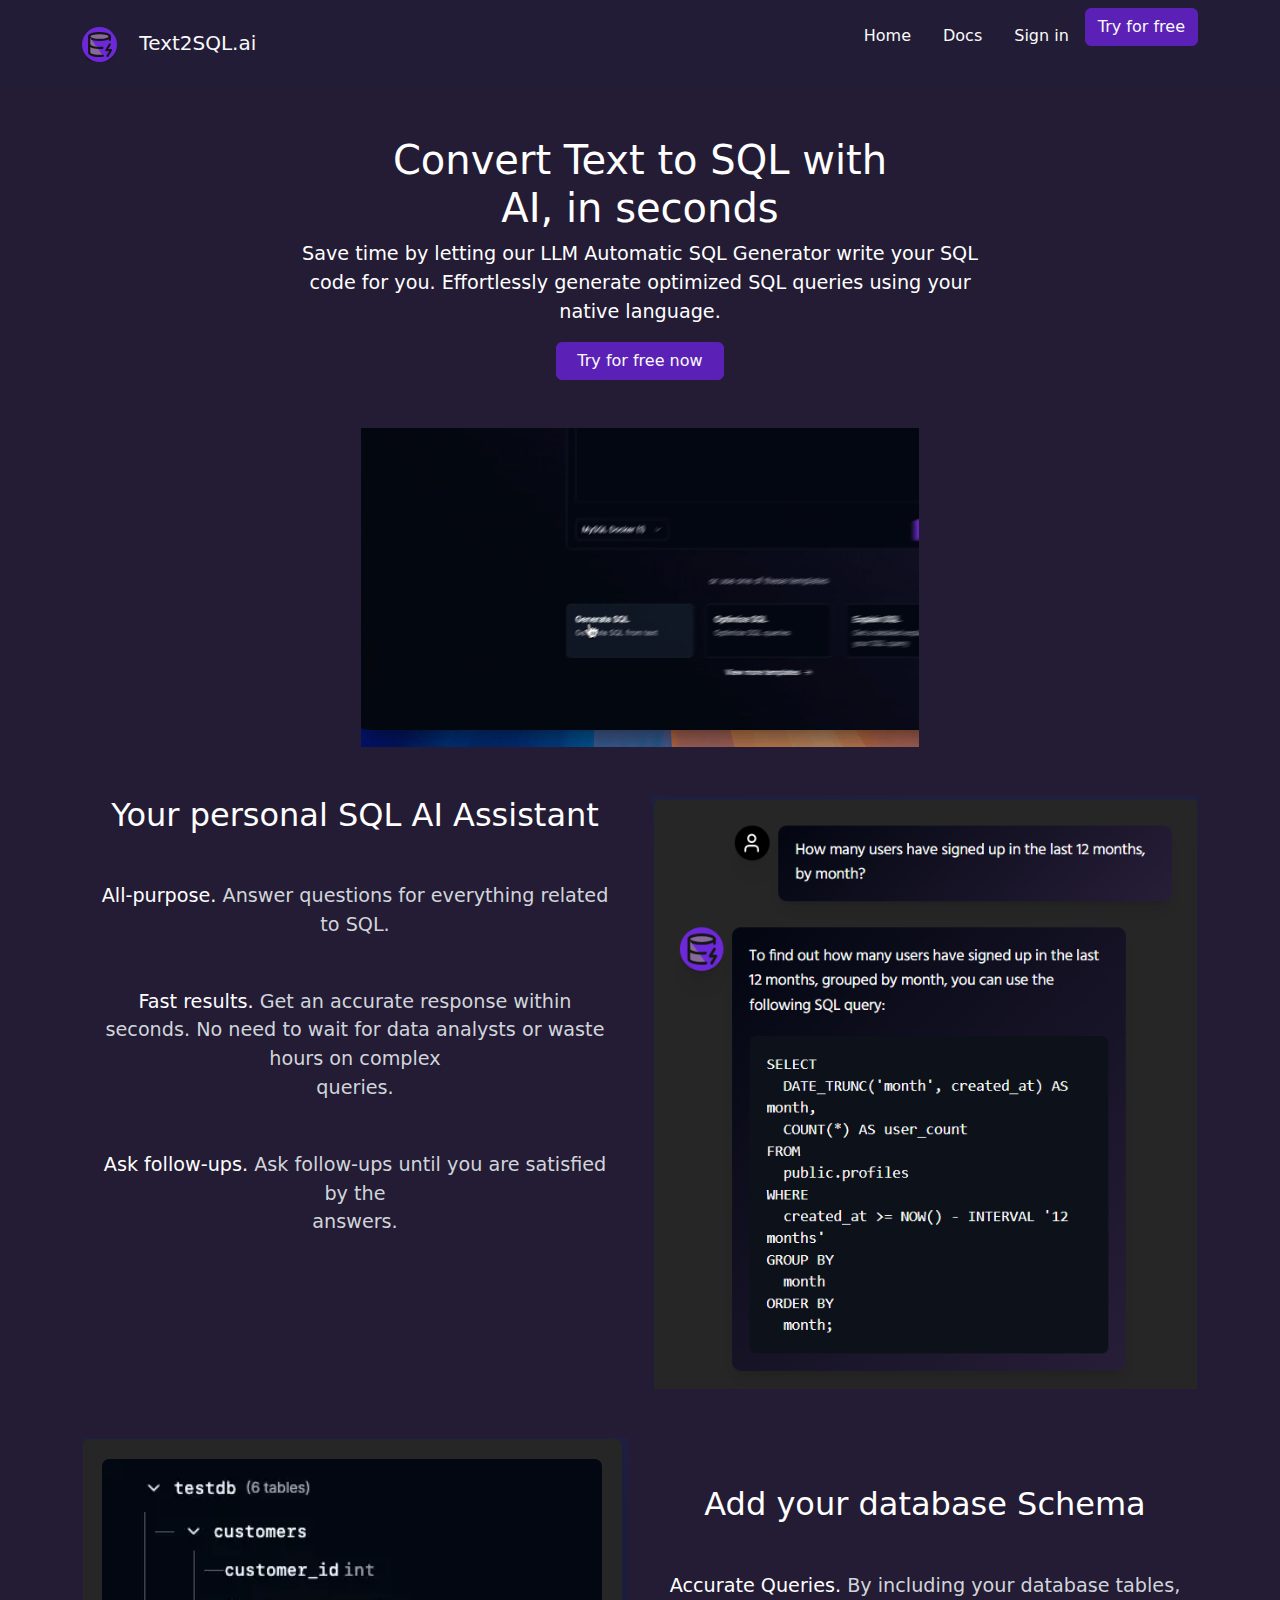
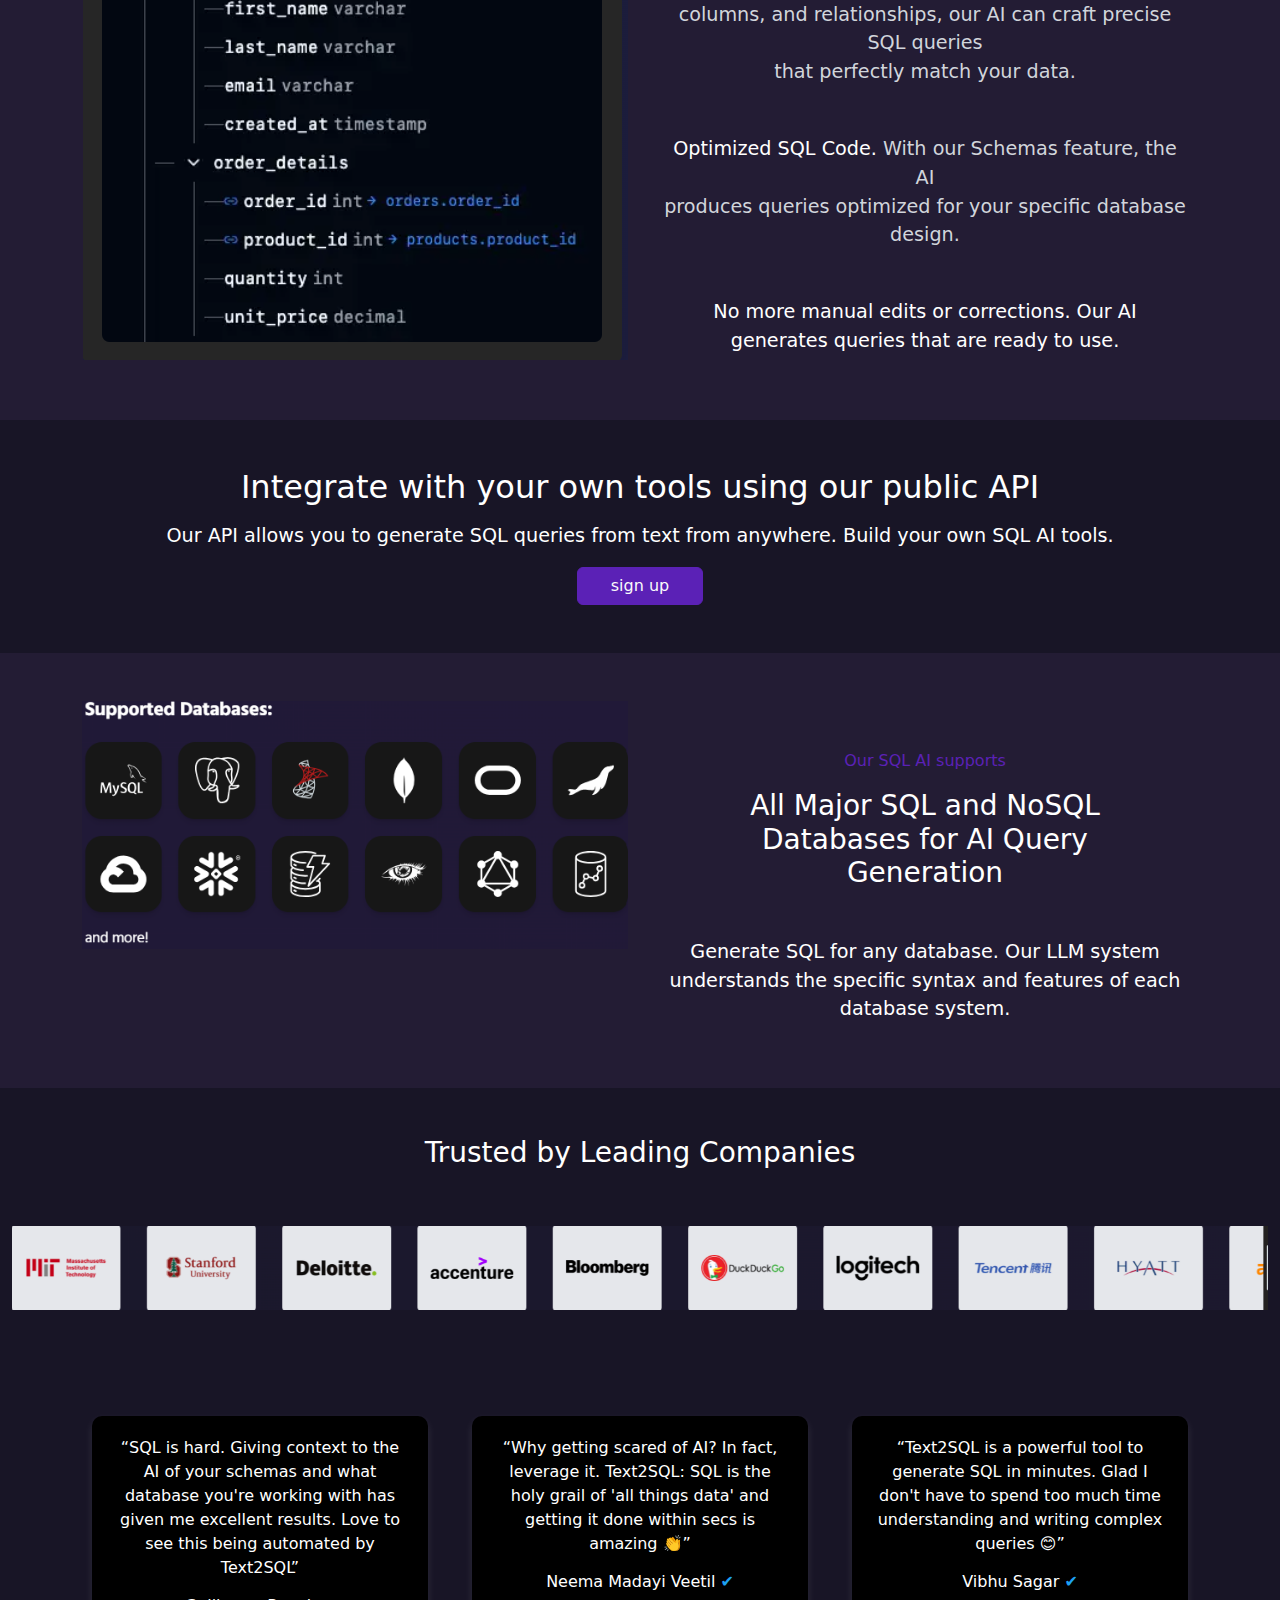
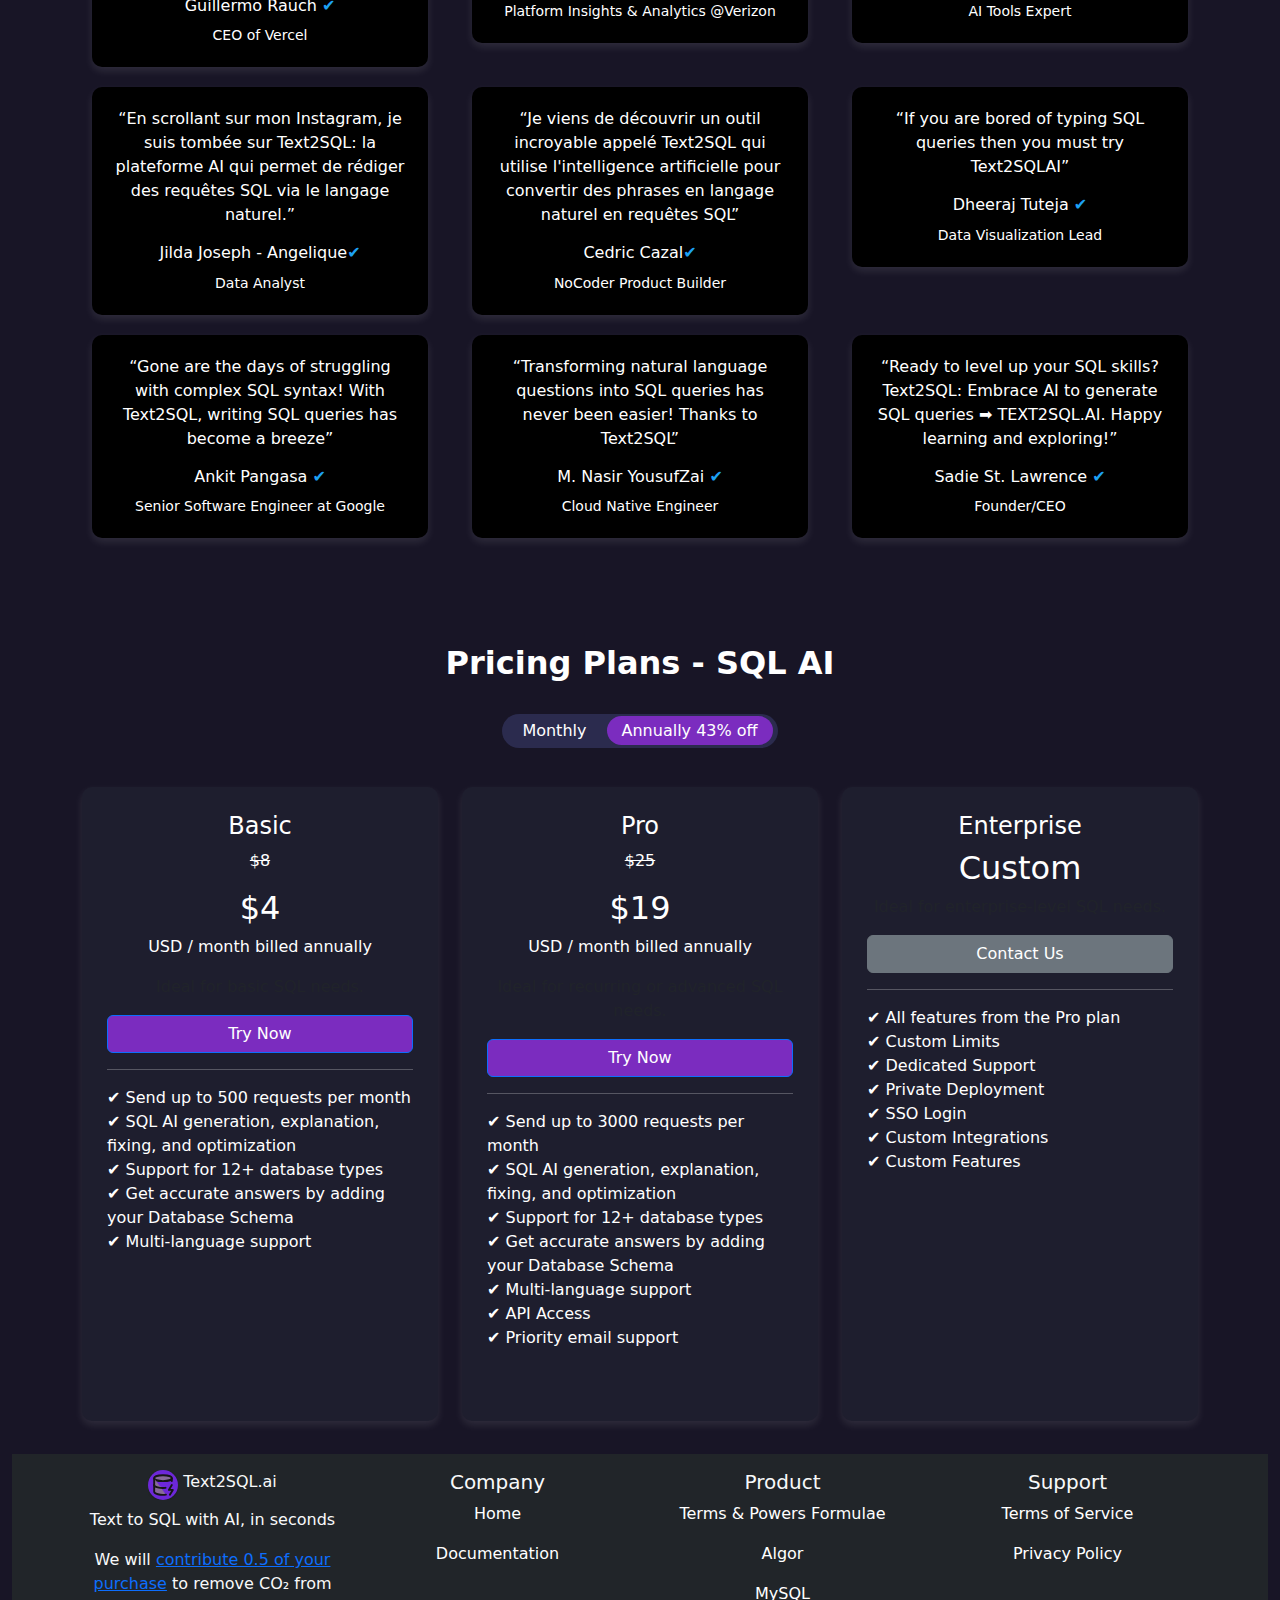
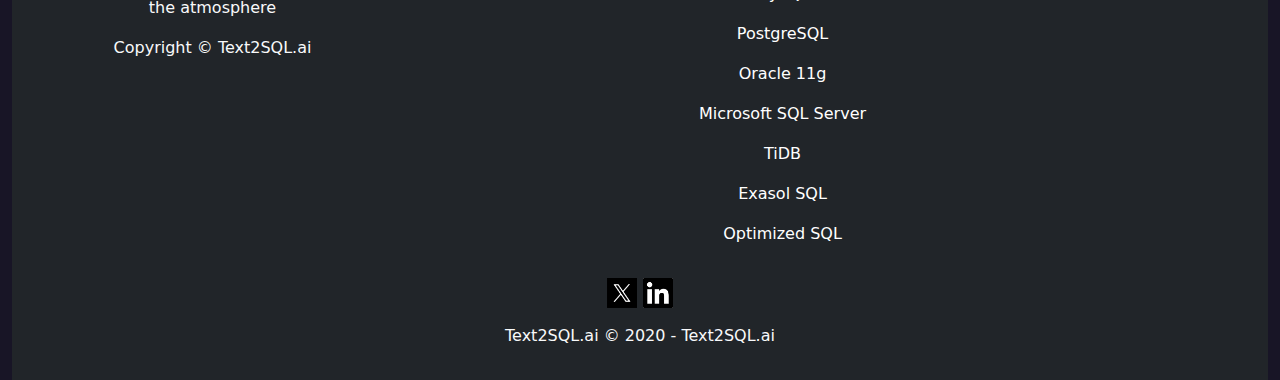
==== commit 0de3038b: "Test2SQL" ====
--- a/index.html
+++ b/index.html
@@ -4,7 +4,7 @@
     <meta charset="UTF-8">
     <meta name="viewport" content="width=device-width, initial-scale=1.0">
     <title>Text to SQL</title>
-    <link rel="shortcut icon" href="/asserts/logo_icon.svg" type="image/x-icon">
+    <link rel="shortcut icon" href="assets/logo_icon.svg" type="image/x-icon">
     <link rel="stylesheet" href="website.css">
     <!-- <link rel="stylesheet" href="/style/bootstrap-5.0.2-dist/css/bootstrap.min.css"> -->
     <link href="https://cdn.jsdelivr.net/npm/bootstrap@5.3.3/dist/css/bootstrap.min.css" rel="stylesheet" integrity="sha384-QWTKZyjpPEjISv5WaRU9OFeRpok6YctnYmDr5pNlyT2bRjXh0JMhjY6hW+ALEwIH" crossorigin="anonymous">
@@ -13,7 +13,7 @@
     <nav class="navbar navbar-light ">
         <div class="container">
           <a class="navbar-brand" href="#" > 
-            <img src="/assets/logo_icon.svg" alt="logo " width="35px" class="img-fuild navbar-brand">
+            <img src="assets/logo_icon.svg" alt="logo " width="35px" class="img-fuild navbar-brand">
             Text2SQL.ai
           </a>
           <ul class="d-flex list-unstyled">
@@ -26,7 +26,7 @@
             <li class="nav-item p-3">
               <a class="nav-link" href="#">Sign in</a>
             </li>
-            <a href="/indexA.html"><button class="btn btn-outline-success" type="submit">Try for free</button></a>
+            <a href="indexA.html"><button class="btn btn-outline-success" type="submit">Try for free</button></a>
             
           </ul>
 
@@ -46,7 +46,7 @@
 
       <div class="container d-flex justify-content-center">
         <video  id="video" class="img-fluid mt-5 w-50  " autoplay loop muted>
-          <source src="/assets/demo.mp4"   type="video/mp4">
+          <source src="assets/demo.mp4"   type="video/mp4">
           Your browser does not support the video tag.
       </video>
       </div>
@@ -63,7 +63,7 @@
             <p class="container mt-5" id="p2"> <span id="page2">Ask follow-ups.</span> Ask follow-ups until you are satisfied by the <br>answers.</p>
           </div>
           <div class="col sm-6">
-            <img src="/assets/1pic.png" alt="hero" class="img-fluid">
+            <img src="assets/1pic.png" alt="hero" class="img-fluid">
           </div>
         </div>
       </div>
@@ -71,7 +71,7 @@
       <div class="container mt-5 text-center">
         <div class="row">
           <div class="col sm-6">
-            <img src="/assets/1-2pic.png" alt="hero" class="img-fluid">
+            <img src="assets/1-2pic.png" alt="hero" class="img-fluid">
           </div>
           <div class="col sm-6 mt-5">
             <h2 > Add your database Schema</h2>
@@ -109,7 +109,7 @@
       <div class="row">
         <h3 class="container mt-5">Trusted by Leading Companies</h3>
         <div class="col sm-6 mt-5 mb-5 ">
-          <img src="/assets/3pic.png" alt="hero" class="img-fluid">
+          <img src="assets/3pic.png" alt="hero" class="img-fluid">
       </div>
     </div>
 
@@ -268,7 +268,7 @@
     <div class="row">
       <div class="col-md-3">
         <a class="navbar-brand" href="#">
-          <img src="/assets/logo_icon.svg" alt="Text2SQL.ai Logo" height="30" class="d-inline-block align-top">
+          <img src="assets/logo_icon.svg" alt="Text2SQL.ai Logo" height="30" class="d-inline-block align-top">
           Text2SQL.ai
         </a>
         <p class="mt-2">Text to SQL with AI, in seconds</p>
@@ -306,8 +306,8 @@
     </div>
     <div class="row mt-3">
       <div class="col-12 text-center">
-        <img src="/assets/x.png" alt="twitter" class="img-fluid" width="30px">
-        <img src="/assets/in.png" alt="linkdin" class="img-fluid" width="30px">
+        <img src="assets/x.png" alt="twitter" class="img-fluid" width="30px">
+        <img src="assets/in.png" alt="linkdin" class="img-fluid" width="30px">
       
       </div>
     </div>
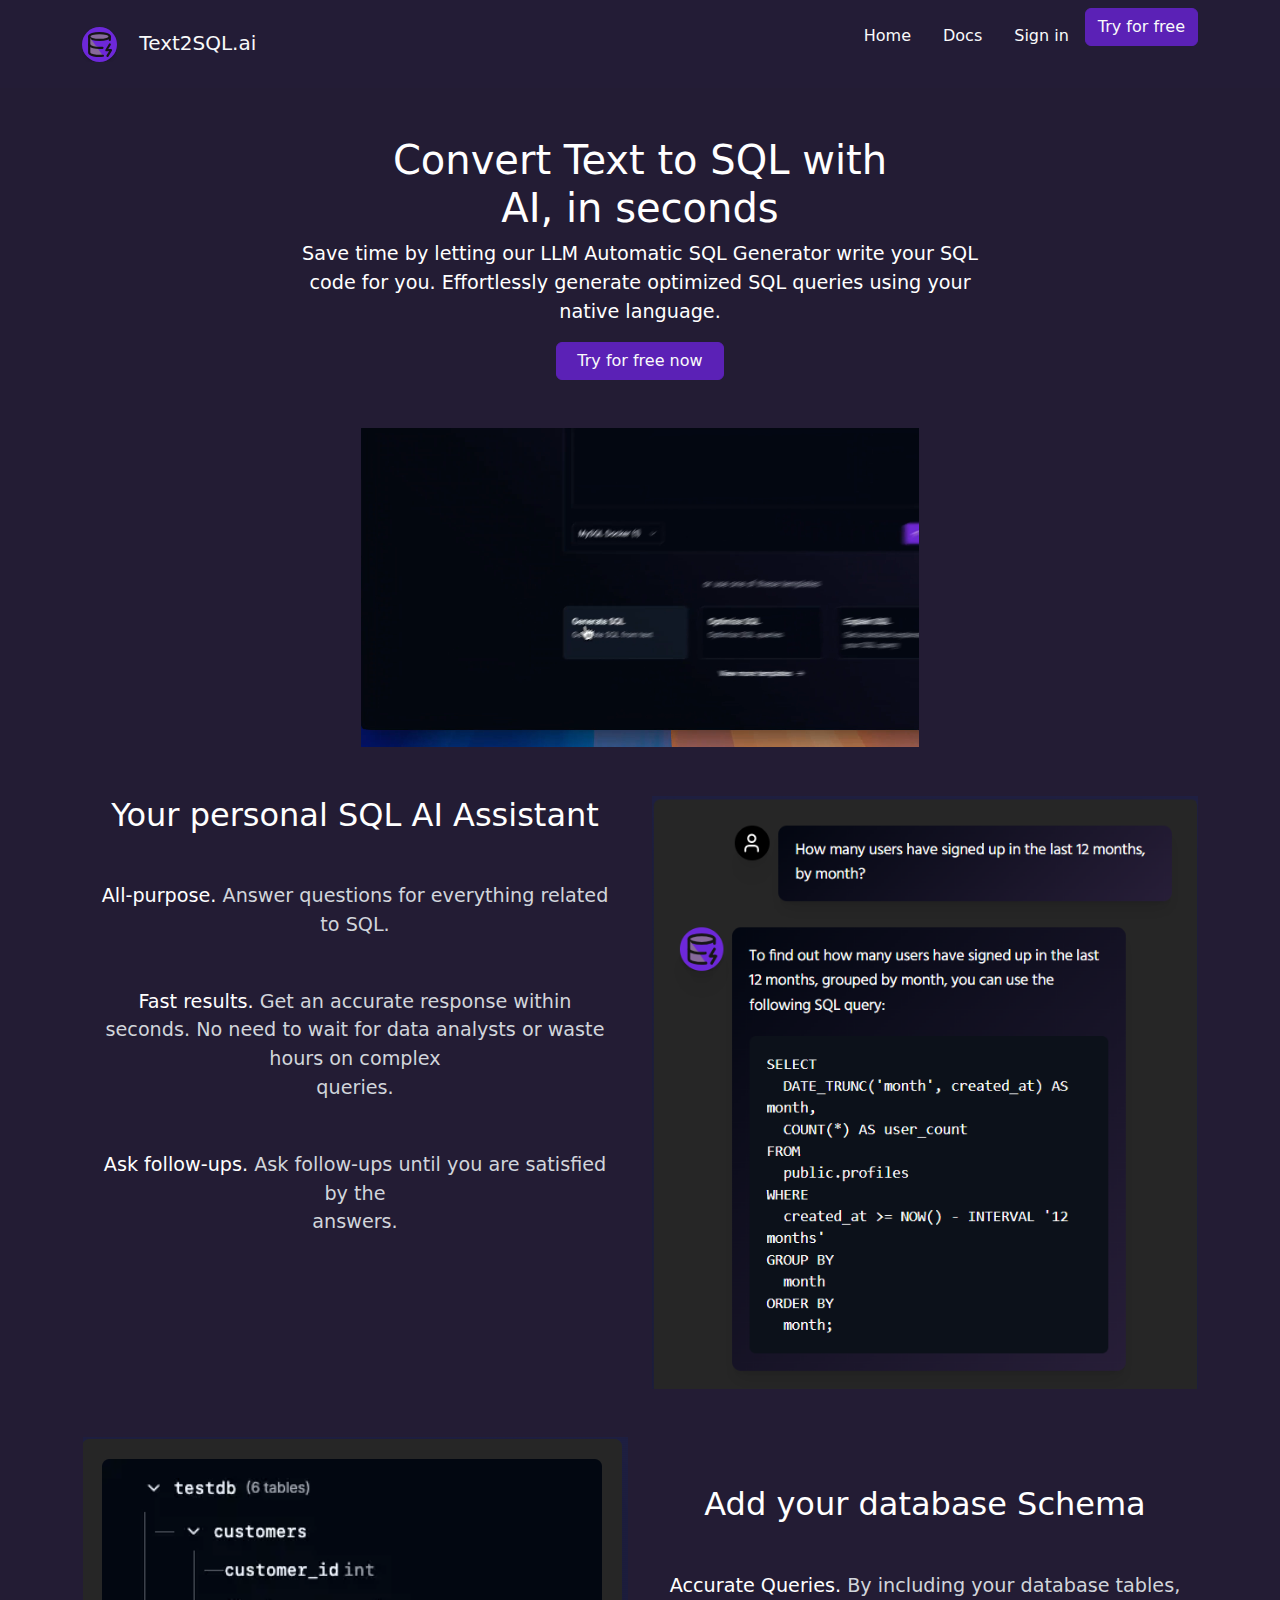
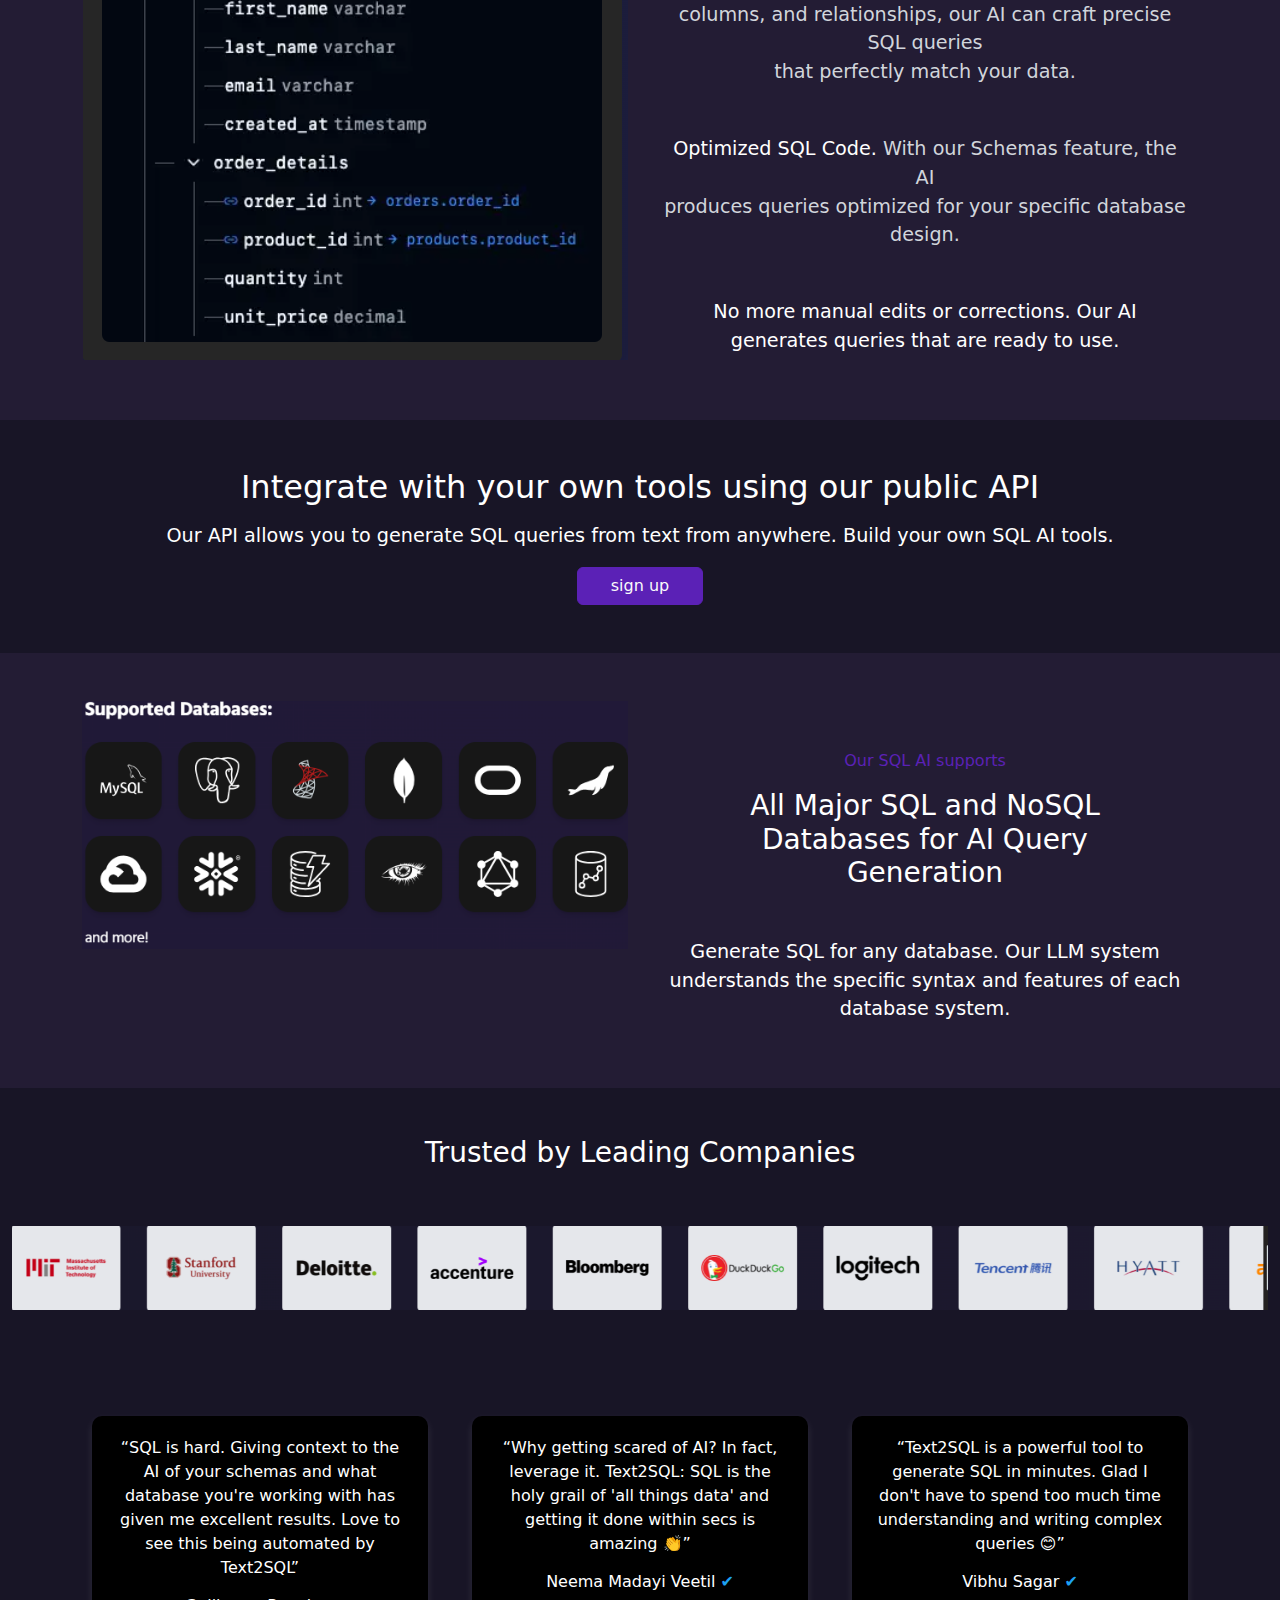
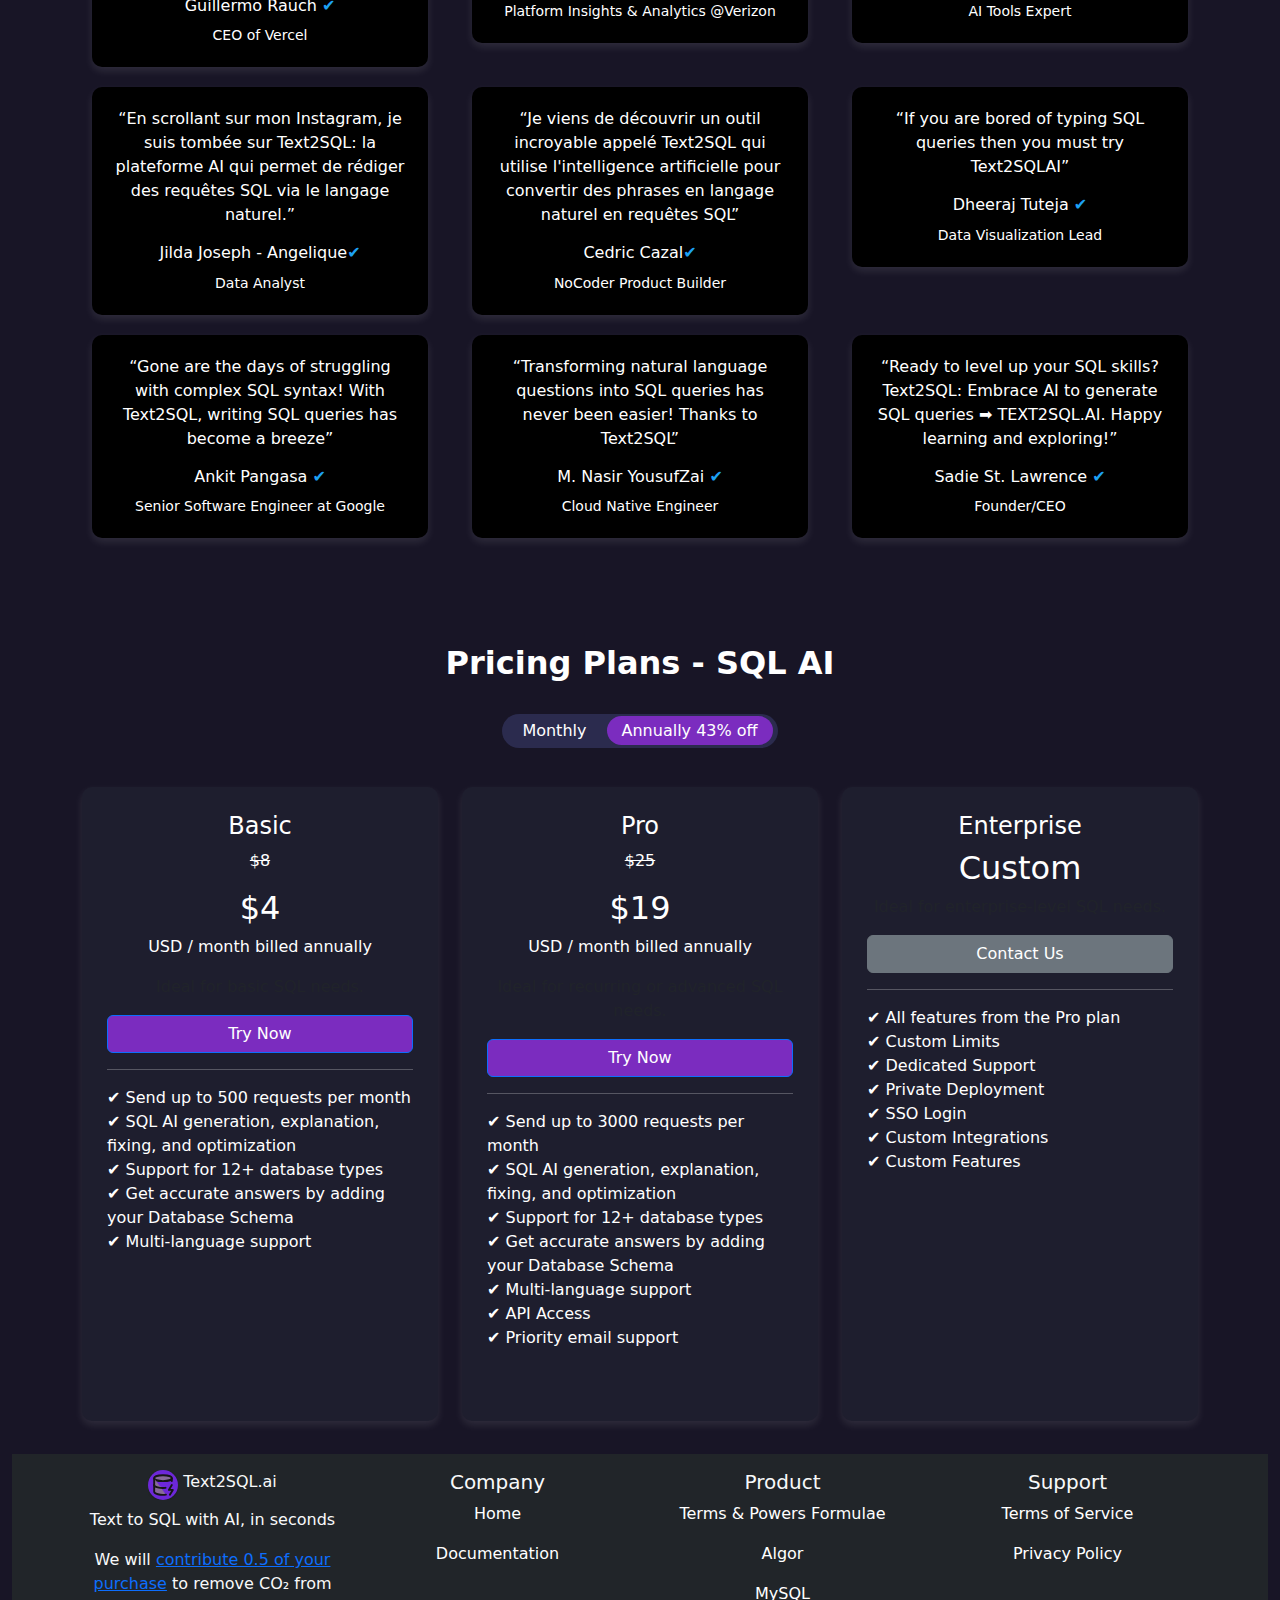
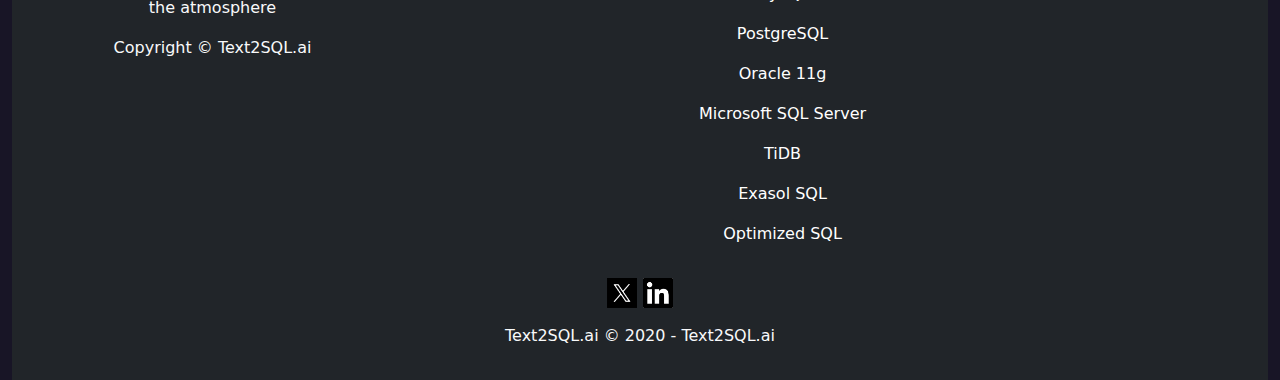
==== commit 9cd770b0: "test2sql" ====
--- a/index.html
+++ b/index.html
@@ -63,7 +63,7 @@
             <p class="container mt-5" id="p2"> <span id="page2">Ask follow-ups.</span> Ask follow-ups until you are satisfied by the <br>answers.</p>
           </div>
           <div class="col sm-6">
-            <img src="assets/1pic.png" alt="hero" class="img-fluid">
+            <img src="assets/pic1.png" alt="hero" class="img-fluid">
           </div>
         </div>
       </div>
@@ -71,7 +71,7 @@
       <div class="container mt-5 text-center">
         <div class="row">
           <div class="col sm-6">
-            <img src="assets/1-2pic.png" alt="hero" class="img-fluid">
+            <img src="assets/pic1-2.png" alt="hero" class="img-fluid">
           </div>
           <div class="col sm-6 mt-5">
             <h2 > Add your database Schema</h2>
@@ -95,7 +95,7 @@
      <div class="container mt-5 text-center">
       <div class="row">
         <div class="col sm-6">
-          <img src="/assets/2pic.png" alt="hero" class="img-fluid">
+          <img src="/assets/pic2.png" alt="hero" class="img-fluid">
         </div>
         <div class="col sm-6 mt-5">
           <p id="purple">Our SQL AI supports</p>
@@ -109,7 +109,7 @@
       <div class="row">
         <h3 class="container mt-5">Trusted by Leading Companies</h3>
         <div class="col sm-6 mt-5 mb-5 ">
-          <img src="assets/3pic.png" alt="hero" class="img-fluid">
+          <img src="assets/pic3.png" alt="hero" class="img-fluid">
       </div>
     </div>
 
@@ -306,8 +306,8 @@
     </div>
     <div class="row mt-3">
       <div class="col-12 text-center">
-        <img src="assets/x.png" alt="twitter" class="img-fluid" width="30px">
-        <img src="assets/in.png" alt="linkdin" class="img-fluid" width="30px">
+        <img src="assets/twitter.png" alt="twitter" class="img-fluid" width="30px">
+        <img src="assets/linkdin.png" alt="linkdin" class="img-fluid" width="30px">
       
       </div>
     </div>
